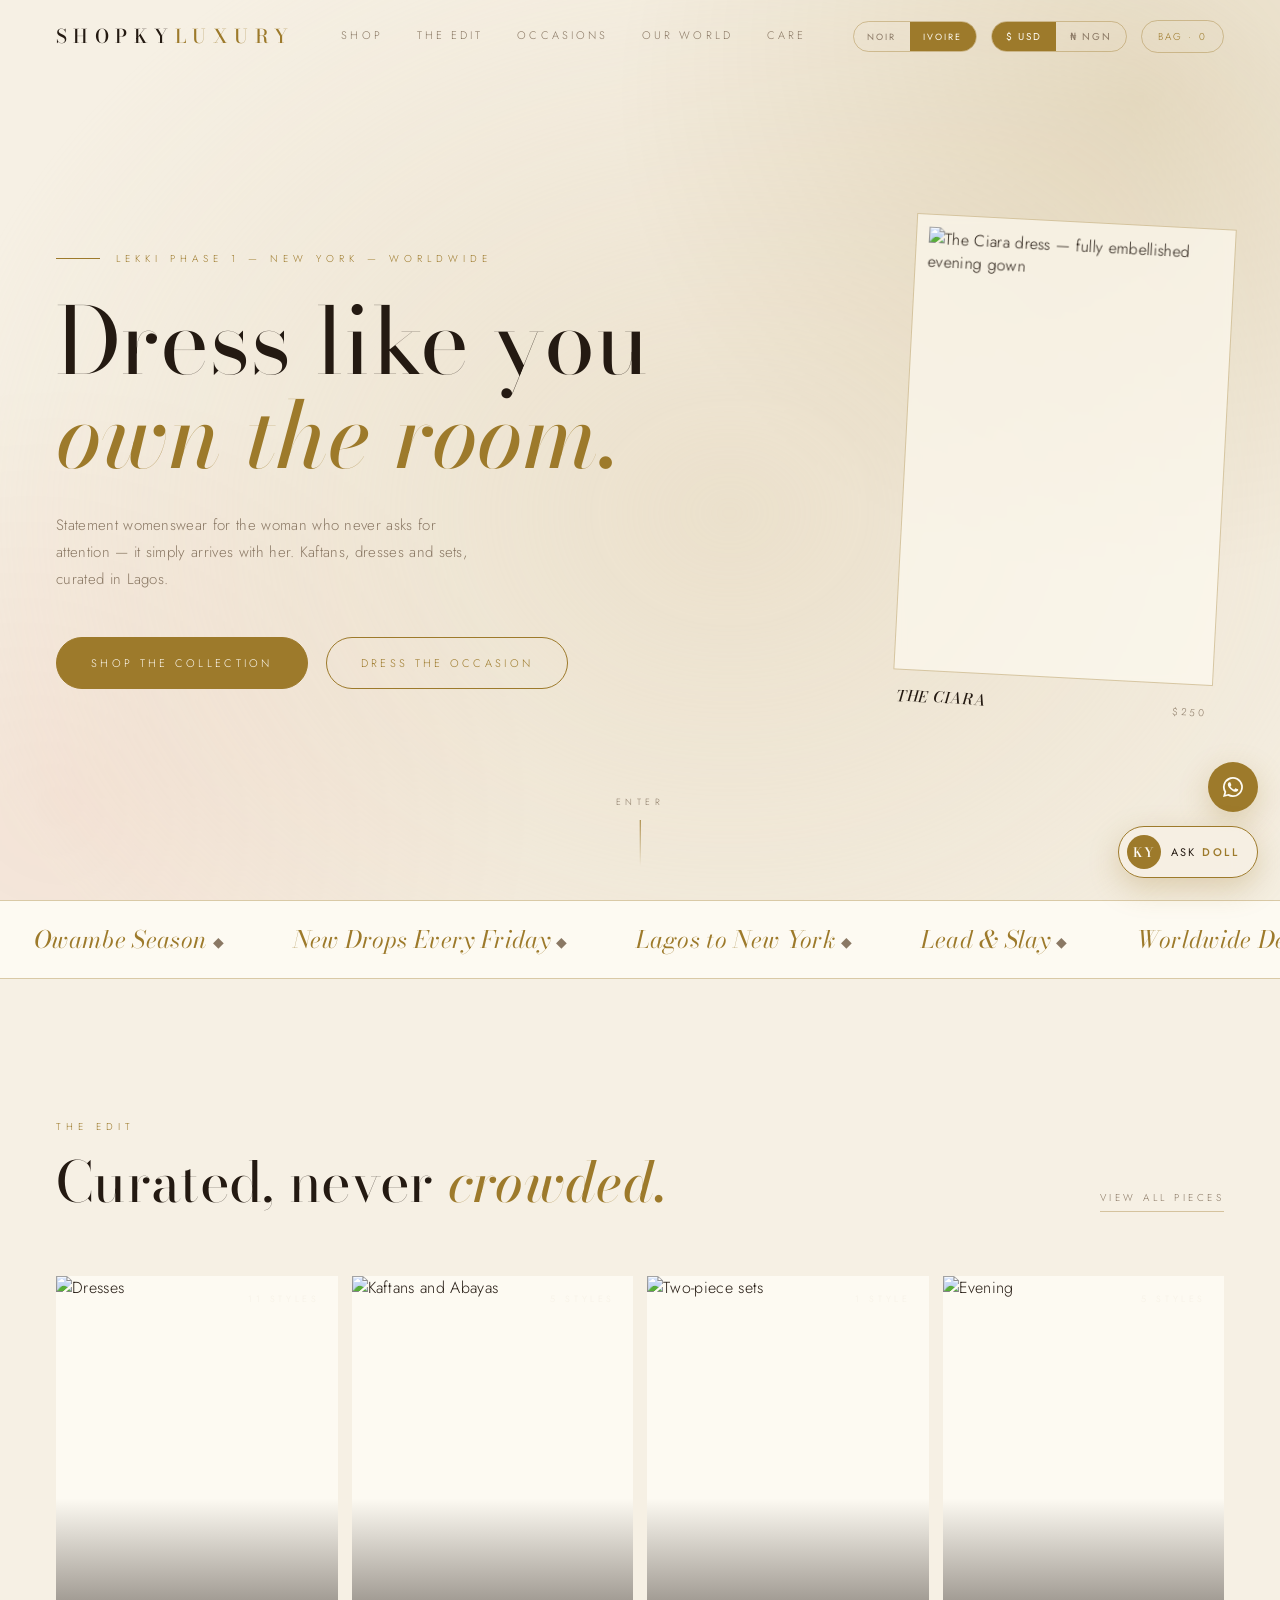
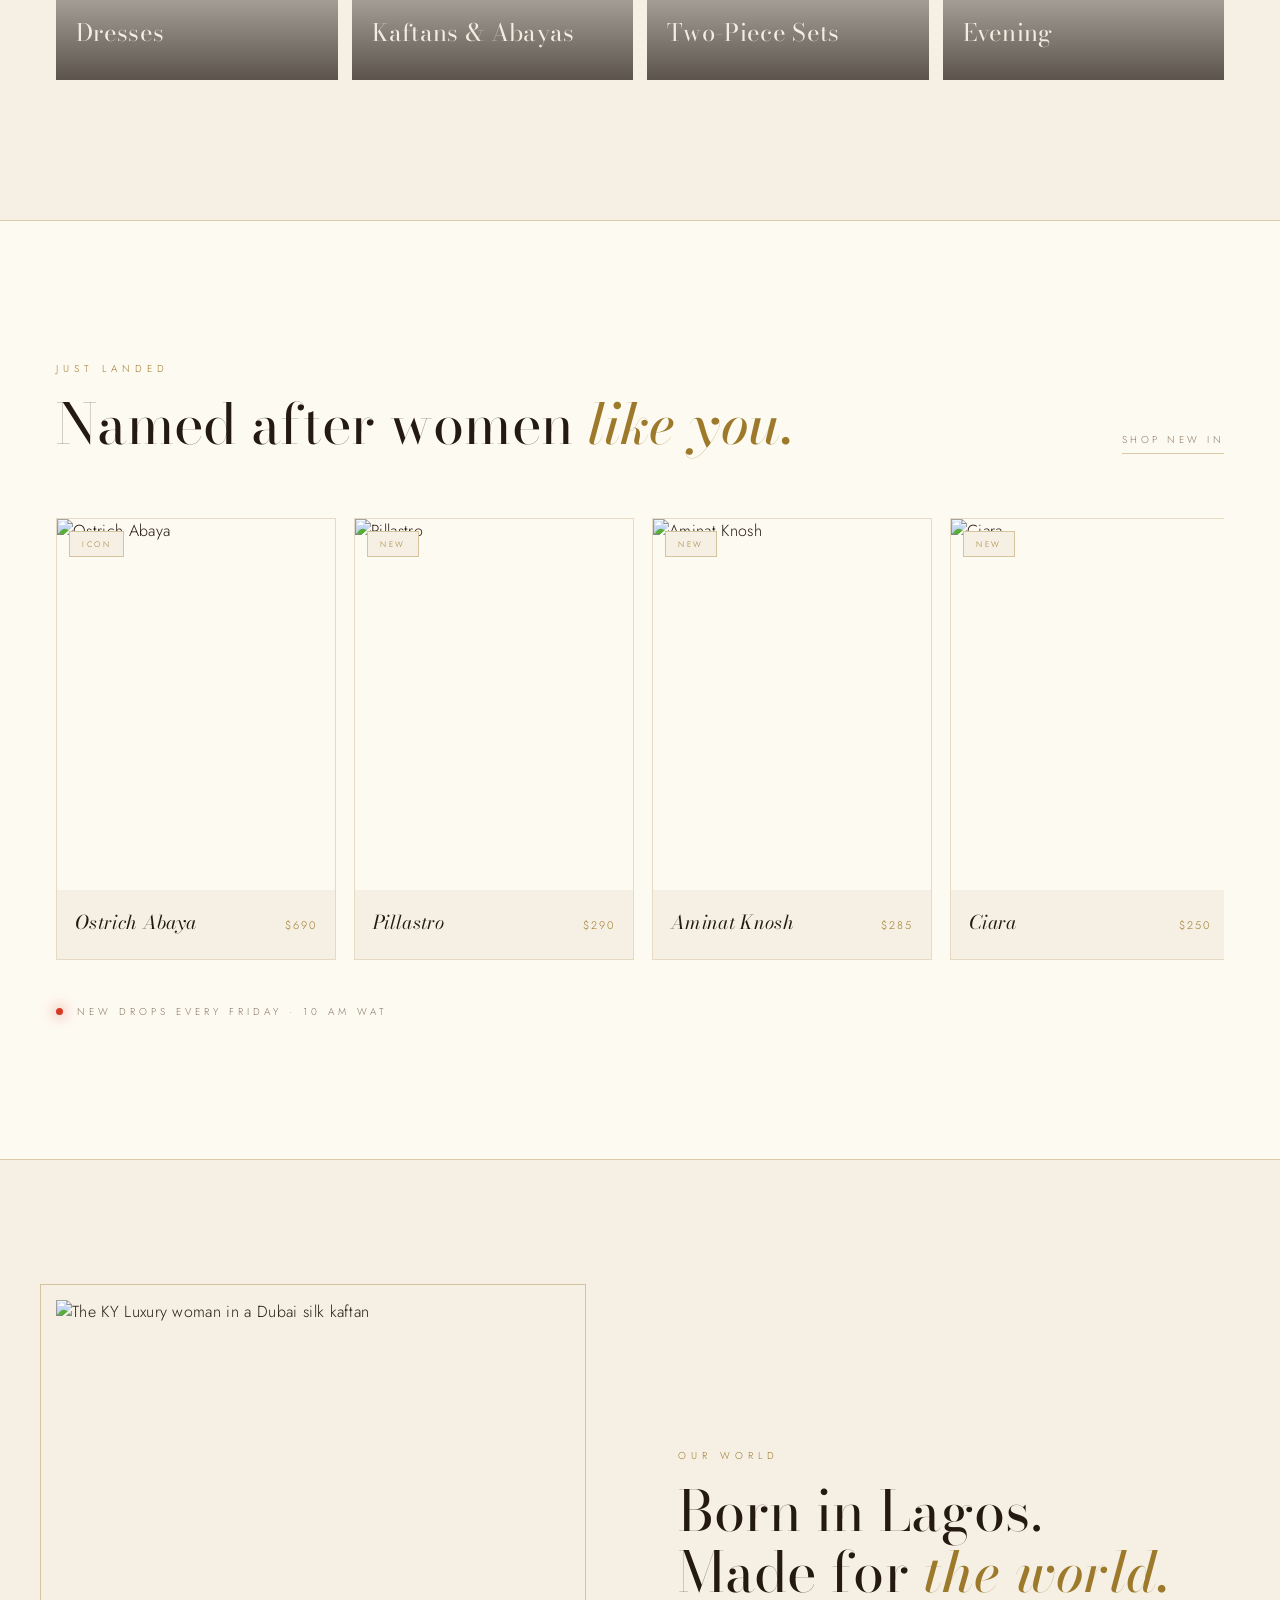
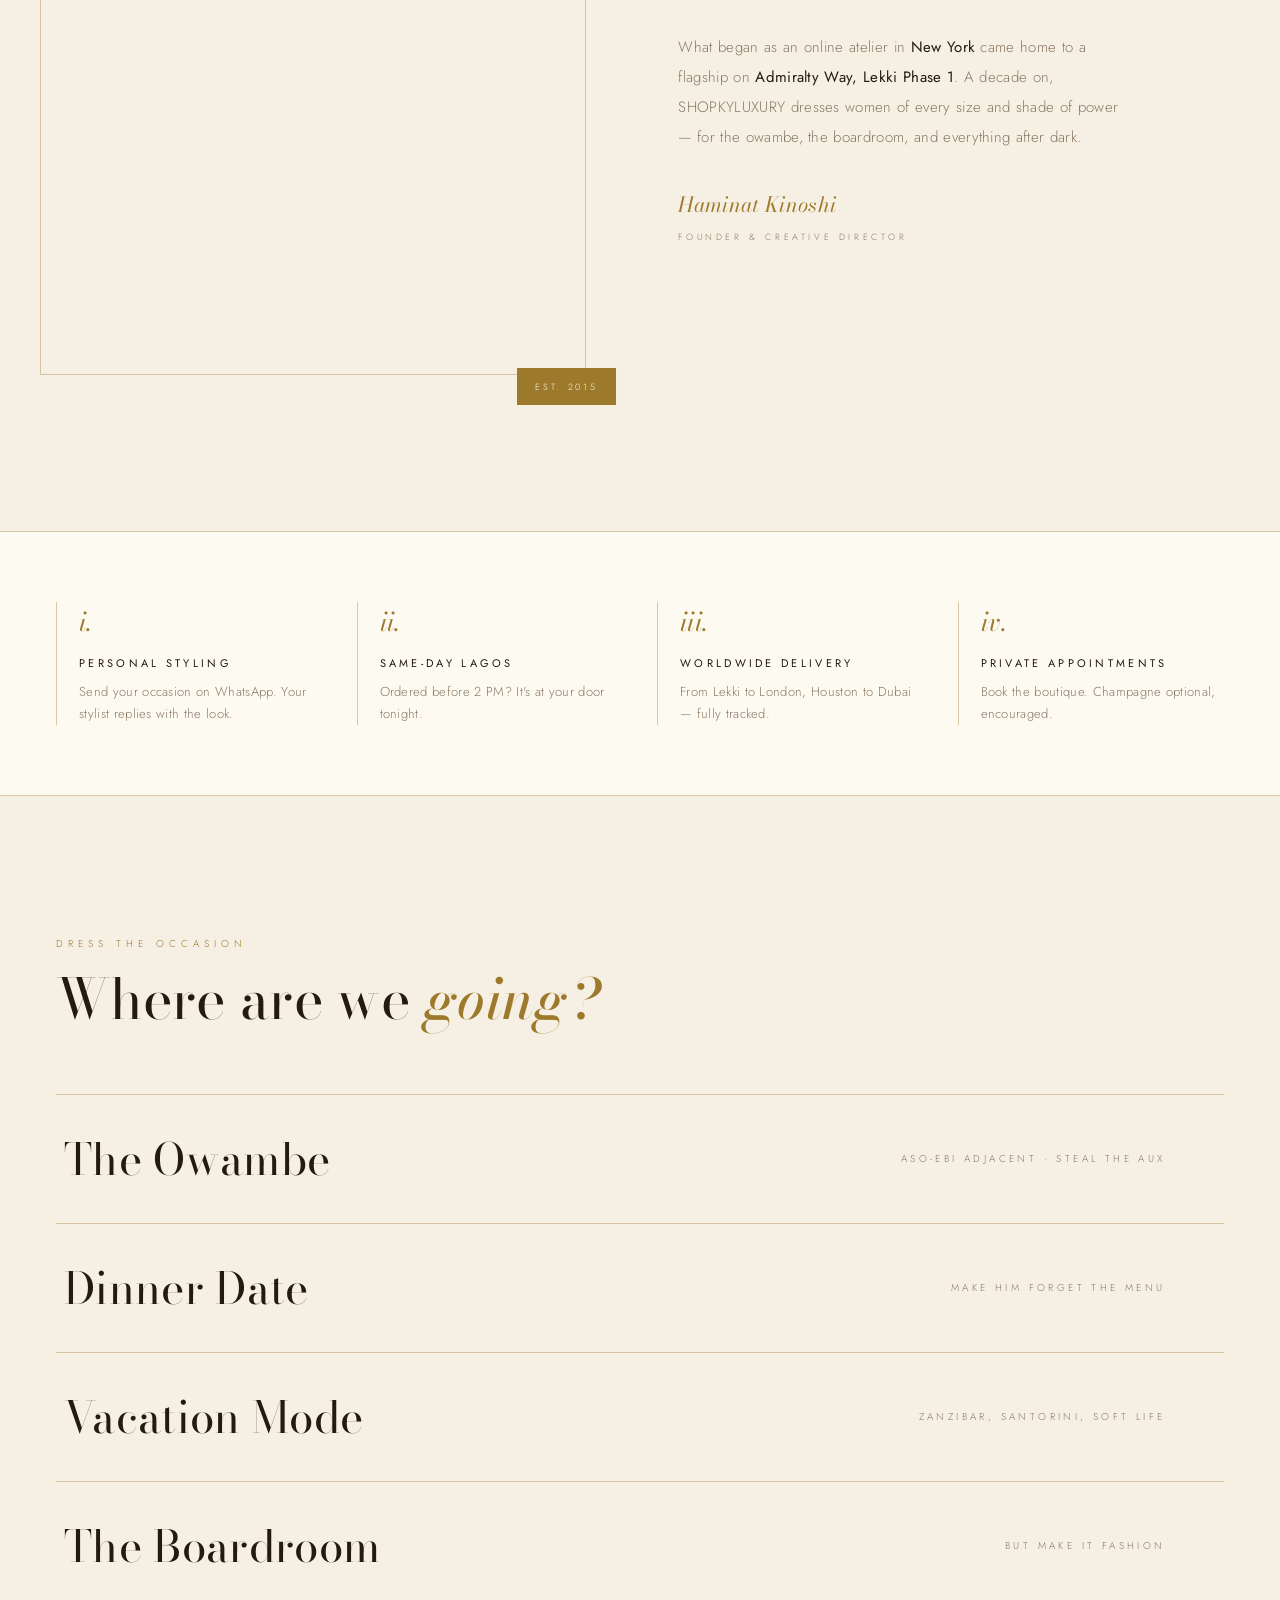
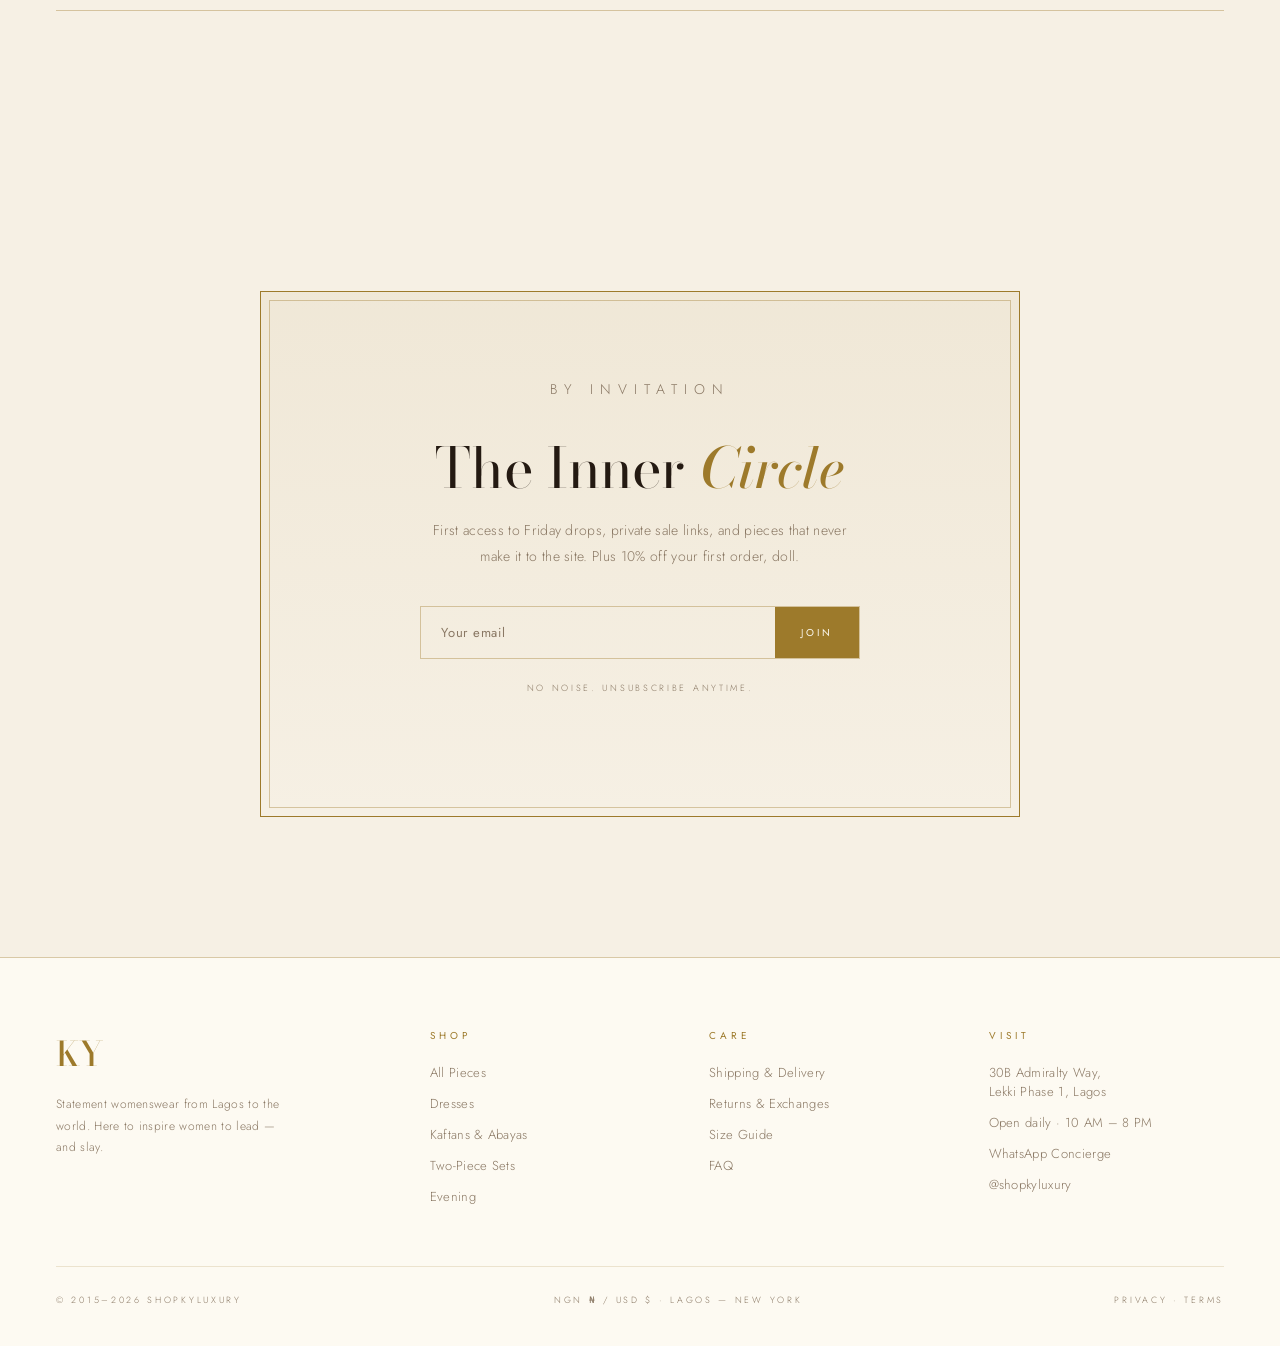
==== index.html @ 616da20f "feat: SHOPKYLUXURY storefront — catalog, shop, dynamic PDP, bag + WhatsApp checkout, Ask Doll AI con" ====
<!DOCTYPE html>
<html lang="en" data-theme="noir">
<head>
<meta charset="UTF-8" />
<meta name="viewport" content="width=device-width, initial-scale=1.0" />
<title>SHOPKYLUXURY — Dress Like You Own the Room</title>
<meta name="description" content="Statement womenswear from Lagos to the world. Kaftans, dresses and two-piece sets — curated in Lekki Phase 1, delivered worldwide. New drops every Friday." />
<link rel="canonical" href="https://shopkyluxury.com/" />
<meta property="og:type" content="website" />
<meta property="og:site_name" content="SHOPKYLUXURY" />
<meta property="og:title" content="SHOPKYLUXURY — Dress Like You Own the Room" />
<meta property="og:description" content="Statement womenswear from Lagos to the world. New drops every Friday." />
<meta property="og:image" content="https://shopkyluxury.com/wp-content/uploads/2026/05/IMG-20260530-WA0016.jpg" />
<meta property="og:url" content="https://shopkyluxury.com/" />
<meta name="twitter:card" content="summary_large_image" />
<meta name="theme-color" content="#15100c" />
<link rel="icon" href="assets/img/favicon.svg" type="image/svg+xml" />
<link rel="preconnect" href="https://fonts.googleapis.com">
<link rel="preconnect" href="https://fonts.gstatic.com" crossorigin>
<link rel="preconnect" href="https://shopkyluxury.com" crossorigin>
<link href="https://fonts.googleapis.com/css2?family=Bodoni+Moda:ital,opsz,wght@0,6..96,400;0,6..96,500;0,6..96,600;1,6..96,400;1,6..96,500&family=Jost:wght@300;400;500&display=swap" rel="stylesheet">
<link rel="stylesheet" href="assets/css/tokens.css?v=4">
<link rel="stylesheet" href="assets/css/main.css?v=4">
<script src="assets/js/theme.js?v=4"></script>
<script type="application/ld+json">
{
  "@context": "https://schema.org",
  "@type": "ClothingStore",
  "name": "SHOPKYLUXURY",
  "description": "Statement womenswear from Lagos to the world.",
  "image": "https://shopkyluxury.com/wp-content/uploads/2026/05/IMG-20260530-WA0016.jpg",
  "url": "https://shopkyluxury.com/",
  "telephone": "+2348180305391",
  "email": "hello@shopkyluxury.com",
  "address": {
    "@type": "PostalAddress",
    "streetAddress": "30B Admiralty Way, Lekki Phase 1",
    "addressLocality": "Lagos",
    "addressCountry": "NG"
  },
  "openingHours": "Mo-Su 10:00-20:00",
  "sameAs": ["https://instagram.com/shopkyluxury"]
}
</script>
</head>
<body>

<!-- PRELOADER -->
<div id="loader" aria-hidden="true">
  <svg viewBox="0 0 240 140"><text x="50%" y="105" text-anchor="middle">KY</text></svg>
  <div class="lw">Shopkyluxury · Lagos — New York</div>
</div>

<!-- NAV -->
<nav>
  <button class="nav-toggle" aria-label="Open menu" aria-expanded="false"><span></span><span></span><span></span></button>
  <a class="wordmark" href="index.html">SHOPKY<span>LUXURY</span></a>
  <div class="nav-links">
    <a href="shop.html">Shop</a>
    <a href="#edit">The Edit</a>
    <a href="#occasions">Occasions</a>
    <a href="#woman">Our World</a>
    <a href="care.html">Care</a>
  </div>
  <div class="nav-right">
    <button class="theme-switch" aria-label="Switch between dark and light theme">
      <span data-theme="noir" class="on">Noir</span><span data-theme="ivoire">Ivoire</span>
    </button>
    <div class="cur-toggle" role="group" aria-label="Currency">
      <button class="on" data-cur="usd">$ USD</button>
      <button data-cur="ngn">₦ NGN</button>
    </div>
    <a class="bag" href="#" data-open-bag aria-label="Open bag">Bag · <span data-bag-count>0</span></a>
  </div>
</nav>

<!-- MOBILE MENU -->
<div class="mobile-menu" hidden>
  <a href="shop.html">Shop All</a>
  <a href="shop.html?cat=dresses">Dresses</a>
  <a href="shop.html?cat=kaftans">Kaftans &amp; Abayas</a>
  <a href="shop.html?cat=sets">Two-Piece Sets</a>
  <a href="#occasions">Occasions</a>
  <a href="#woman">Our World</a>
  <a href="care.html">Care &amp; Concierge</a>
</div>

<!-- HERO -->
<header class="hero">
  <div class="silk" aria-hidden="true"></div>
  <div class="hero-grid">
    <div>
      <p class="eyebrow">Lekki Phase 1 — New York — Worldwide</p>
      <h1>Dress like you<br><em>own the room.</em></h1>
      <p class="hero-sub">Statement womenswear for the woman who never asks for attention — it simply arrives with her. Kaftans, dresses and sets, curated in Lagos.</p>
      <div class="hero-ctas">
        <a class="btn solid" href="shop.html">Shop the Collection</a>
        <a class="btn" href="#occasions">Dress the Occasion</a>
      </div>
    </div>
    <figure class="hero-card">
      <div class="frame">
        <img src="https://shopkyluxury.com/wp-content/uploads/2026/05/IMG-20260530-WA0016-600x901.jpg"
             srcset="https://shopkyluxury.com/wp-content/uploads/2026/05/IMG-20260530-WA0016-300x451.jpg 300w, https://shopkyluxury.com/wp-content/uploads/2026/05/IMG-20260530-WA0016-600x901.jpg 600w, https://shopkyluxury.com/wp-content/uploads/2026/05/IMG-20260530-WA0016-768x1154.jpg 768w"
             sizes="(max-width:900px) 280px, 320px"
             alt="The Ciara dress — fully embellished evening gown" fetchpriority="high">
      </div>
      <figcaption><b>The Ciara</b><a href="product.html?id=ciara-dress" data-price="250">$250</a></figcaption>
    </figure>
  </div>
  <a class="scroll-cue" href="#edit">Enter</a>
</header>

<!-- MARQUEE -->
<div class="marquee" aria-hidden="true">
  <div class="track" id="track">
    <span>Owambe Season <i>◆</i></span><span>New Drops Every Friday <i>◆</i></span><span>Lagos to New York <i>◆</i></span><span>Lead &amp; Slay <i>◆</i></span><span>Worldwide Delivery <i>◆</i></span>
  </div>
</div>

<!-- THE EDIT -->
<section id="edit">
  <div class="shell">
    <div class="sec-head reveal">
      <div>
        <p class="kicker">The Edit</p>
        <h2>Curated, never <em>crowded.</em></h2>
      </div>
      <a class="sec-link" href="shop.html">View all pieces</a>
    </div>
    <div class="edit-grid">
      <a class="tile reveal" href="shop.html?cat=dresses">
        <img src="https://shopkyluxury.com/wp-content/uploads/2026/05/IMG-20260530-WA0016-600x901.jpg" srcset="https://shopkyluxury.com/wp-content/uploads/2026/05/IMG-20260530-WA0016-300x451.jpg 300w, https://shopkyluxury.com/wp-content/uploads/2026/05/IMG-20260530-WA0016-600x901.jpg 600w" sizes="(max-width:900px) 50vw, 300px" alt="Dresses" loading="lazy">
        <span class="num" data-cat-count="dresses">styles</span><span class="lbl">Dresses</span>
      </a>
      <a class="tile reveal" href="shop.html?cat=kaftans" style="transition-delay:.08s">
        <img src="https://shopkyluxury.com/wp-content/uploads/2026/05/1000865587-600x823.jpg" srcset="https://shopkyluxury.com/wp-content/uploads/2026/05/1000865587-300x411.jpg 300w, https://shopkyluxury.com/wp-content/uploads/2026/05/1000865587-600x823.jpg 600w" sizes="(max-width:900px) 50vw, 300px" alt="Kaftans and Abayas" loading="lazy">
        <span class="num" data-cat-count="kaftans">styles</span><span class="lbl">Kaftans &amp; Abayas</span>
      </a>
      <a class="tile reveal" href="shop.html?cat=sets" style="transition-delay:.16s">
        <img src="https://shopkyluxury.com/wp-content/uploads/2026/05/1000669112-600x600.jpg" srcset="https://shopkyluxury.com/wp-content/uploads/2026/05/1000669112-300x300.jpg 300w, https://shopkyluxury.com/wp-content/uploads/2026/05/1000669112-600x600.jpg 600w" sizes="(max-width:900px) 50vw, 300px" alt="Two-piece sets" loading="lazy">
        <span class="num" data-cat-count="sets">styles</span><span class="lbl">Two-Piece Sets</span>
      </a>
      <a class="tile reveal" href="shop.html?cat=evening" style="transition-delay:.24s">
        <img src="https://shopkyluxury.com/wp-content/uploads/2026/05/IMG-20260530-WA0026-600x901.jpg" srcset="https://shopkyluxury.com/wp-content/uploads/2026/05/IMG-20260530-WA0026-300x451.jpg 300w, https://shopkyluxury.com/wp-content/uploads/2026/05/IMG-20260530-WA0026-600x901.jpg 600w" sizes="(max-width:900px) 50vw, 300px" alt="Evening" loading="lazy">
        <span class="num" data-cat-count="evening">styles</span><span class="lbl">Evening</span>
      </a>
    </div>
  </div>
</section>

<!-- JUST LANDED -->
<section class="alt" id="landed">
  <div class="shell">
    <div class="sec-head reveal">
      <div>
        <p class="kicker">Just Landed</p>
        <h2>Named after women <em>like you.</em></h2>
      </div>
      <a class="sec-link" href="shop.html">Shop new in</a>
    </div>
    <div class="rail reveal" id="newRail"></div>
    <p class="drop-note">New drops every Friday · 10 AM WAT</p>
  </div>
</section>

<!-- THE KY WOMAN -->
<section class="woman" id="woman">
  <div class="shell">
    <figure class="portrait reveal">
      <img src="https://shopkyluxury.com/wp-content/uploads/2026/05/IMG-20260531-WA0098-600x1066.jpg" srcset="https://shopkyluxury.com/wp-content/uploads/2026/05/IMG-20260531-WA0098-300x533.jpg 300w, https://shopkyluxury.com/wp-content/uploads/2026/05/IMG-20260531-WA0098-600x1066.jpg 600w, https://shopkyluxury.com/wp-content/uploads/2026/05/IMG-20260531-WA0098-768x1365.jpg 768w" sizes="(max-width:900px) 100vw, 600px" alt="The KY Luxury woman in a Dubai silk kaftan" loading="lazy">
      <figcaption class="stamp">Est. 2015</figcaption>
    </figure>
    <div class="reveal" style="transition-delay:.12s">
      <p class="kicker">Our World</p>
      <h2>Born in Lagos.<br>Made for <em>the world.</em></h2>
      <p class="story">What began as an online atelier in <b>New York</b> came home to a flagship on <b>Admiralty Way, Lekki Phase 1</b>. A decade on, SHOPKYLUXURY dresses women of every size and shade of power — for the owambe, the boardroom, and everything after dark.</p>
      <p class="sig">Haminat Kinoshi<small>Founder &amp; Creative Director</small></p>
    </div>
  </div>
</section>

<!-- CONCIERGE -->
<section class="concierge alt">
  <div class="shell conc-grid">
    <a class="conc reveal" href="https://wa.me/2348180305391" target="_blank" rel="noopener"><div class="ic">i.</div><h3>Personal Styling</h3><p>Send your occasion on WhatsApp. Your stylist replies with the look.</p></a>
    <div class="conc reveal" style="transition-delay:.08s"><div class="ic">ii.</div><h3>Same-Day Lagos</h3><p>Ordered before 2 PM? It's at your door tonight.</p></div>
    <div class="conc reveal" style="transition-delay:.16s"><div class="ic">iii.</div><h3>Worldwide Delivery</h3><p>From Lekki to London, Houston to Dubai — fully tracked.</p></div>
    <a class="conc reveal" href="care.html#visit" style="transition-delay:.24s"><div class="ic">iv.</div><h3>Private Appointments</h3><p>Book the boutique. Champagne optional, encouraged.</p></a>
  </div>
</section>

<!-- OCCASIONS -->
<section id="occasions">
  <div class="shell">
    <div class="sec-head reveal">
      <div>
        <p class="kicker">Dress the Occasion</p>
        <h2>Where are we <em>going?</em></h2>
      </div>
    </div>
    <div class="occ-wrap reveal">
      <a class="occ" href="shop.html?occasion=owambe"><span class="t">The Owambe</span><span class="occ-right"><span class="d">Aso-ebi adjacent · Steal the aux</span><span class="arr">→</span></span></a>
      <a class="occ" href="shop.html?occasion=dinner"><span class="t">Dinner Date</span><span class="occ-right"><span class="d">Make him forget the menu</span><span class="arr">→</span></span></a>
      <a class="occ" href="shop.html?occasion=vacation"><span class="t">Vacation Mode</span><span class="occ-right"><span class="d">Zanzibar, Santorini, soft life</span><span class="arr">→</span></span></a>
      <a class="occ" href="shop.html?occasion=boardroom"><span class="t">The Boardroom</span><span class="occ-right"><span class="d">But make it fashion</span><span class="arr">→</span></span></a>
    </div>
  </div>
</section>

<!-- INNER CIRCLE -->
<section class="vip">
  <div class="shell">
    <div class="invite reveal">
      <p class="kicker">By Invitation</p>
      <h2>The Inner <em>Circle</em></h2>
      <p>First access to Friday drops, private sale links, and pieces that never make it to the site. Plus 10% off your first order, doll.</p>
      <form>
        <input type="email" placeholder="Your email" aria-label="Email address" required>
        <button type="submit">Join</button>
      </form>
      <p class="fine">No noise. Unsubscribe anytime.</p>
    </div>
  </div>
</section>

<!-- FOOTER -->
<footer>
  <div class="f-grid">
    <div>
      <div class="f-mono">KY</div>
      <p class="f-tag">Statement womenswear from Lagos to the world. Here to inspire women to lead — and slay.</p>
    </div>
    <div>
      <h4>Shop</h4>
      <ul><li><a href="shop.html">All Pieces</a></li><li><a href="shop.html?cat=dresses">Dresses</a></li><li><a href="shop.html?cat=kaftans">Kaftans &amp; Abayas</a></li><li><a href="shop.html?cat=sets">Two-Piece Sets</a></li><li><a href="shop.html?cat=evening">Evening</a></li></ul>
    </div>
    <div>
      <h4>Care</h4>
      <ul><li><a href="care.html#shipping">Shipping &amp; Delivery</a></li><li><a href="care.html#returns">Returns &amp; Exchanges</a></li><li><a href="care.html#sizing">Size Guide</a></li><li><a href="care.html#faq">FAQ</a></li></ul>
    </div>
    <div>
      <h4>Visit</h4>
      <ul>
        <li>30B Admiralty Way,<br>Lekki Phase 1, Lagos</li>
        <li>Open daily · 10 AM – 8 PM</li>
        <li><a href="https://wa.me/2348180305391" target="_blank" rel="noopener">WhatsApp Concierge</a></li>
        <li><a href="https://instagram.com/shopkyluxury" target="_blank" rel="noopener">@shopkyluxury</a></li>
      </ul>
    </div>
  </div>
  <div class="f-bottom">
    <span>© 2015–2026 Shopkyluxury</span>
    <span>NGN ₦ / USD $ · Lagos — New York</span>
    <span><a href="legal.html#privacy">Privacy</a> · <a href="legal.html#terms">Terms</a></span>
  </div>
</footer>

<!-- WHATSAPP -->
<a class="wa" href="https://wa.me/2348180305391" target="_blank" rel="noopener" aria-label="Chat with us on WhatsApp">
  <svg viewBox="0 0 24 24" fill="currentColor"><path d="M12 2a10 10 0 0 0-8.6 15.1L2 22l5-1.3A10 10 0 1 0 12 2zm0 18.2a8.2 8.2 0 0 1-4.2-1.1l-.3-.2-3 .8.8-2.9-.2-.3A8.2 8.2 0 1 1 12 20.2zm4.5-6.1c-.2-.1-1.5-.7-1.7-.8s-.4-.1-.6.1-.7.8-.8 1-.3.2-.5.1a6.7 6.7 0 0 1-2-1.2 7.4 7.4 0 0 1-1.4-1.7c-.1-.2 0-.4.1-.5l.4-.4c.1-.2.2-.3.3-.5s0-.4 0-.5-.6-1.5-.8-2-.4-.5-.6-.5h-.5a1 1 0 0 0-.7.3 2.9 2.9 0 0 0-.9 2.1 5 5 0 0 0 1 2.7 11.4 11.4 0 0 0 4.4 3.9 14.6 14.6 0 0 0 1.5.5 3.5 3.5 0 0 0 1.6.1 2.7 2.7 0 0 0 1.7-1.2 2.1 2.1 0 0 0 .2-1.2c-.1-.1-.3-.2-.5-.3z"/></svg>
</a>

<script src="assets/js/products.js?v=4"></script>
<script src="assets/js/cart.js?v=4"></script>
<script src="assets/js/home.js?v=4"></script>
<script src="assets/js/doll.js?v=4"></script>
<script src="assets/js/main.js?v=4"></script>
</body>
</html>
---- assets/css/tokens.css ----
/* ============================================================
   SHOPKYLUXURY — DESIGN TOKENS
   Two curated themes: "noir" (dark, default) and "ivoire" (light).
   Every component reads ONLY these semantic tokens.
   Never hardcode a color in main.css or HTML.
   ============================================================ */

:root{
  /* type */
  --serif:'Bodoni Moda', serif;
  --sans:'Jost', sans-serif;

  /* spacing & rhythm */
  --pad-x:clamp(18px, 5vw, 56px);
  --sec-y:clamp(80px, 11vw, 140px);
  --shell:1280px;

  /* motion */
  --ease:cubic-bezier(.2,.7,.2,1);
  --slow:.9s;
}

/* ---------- NOIR (default) — espresso night, champagne gold ---------- */
:root,
:root[data-theme="noir"]{
  color-scheme:dark;

  --bg:#15100c;            /* page base */
  --bg-elev:#1e1712;       /* raised panels / alt sections */
  --ink:#f3ece1;           /* primary text */
  --muted:#9b8c7a;         /* secondary text */
  --accent:#c9a24b;        /* champagne gold */
  --accent-ink:#15100c;    /* text sitting ON accent */
  --hot:#e8442e;           /* the one coral moment (pulse dot) */

  --line:rgba(201,162,75,.28);
  --line-faint:rgba(201,162,75,.14);
  --tint:rgba(201,162,75,.07);        /* accent wash backgrounds */
  --nav-bg:rgba(21,16,12,.88);
  --card-glass:rgba(30,23,18,.6);

  /* hero silk gradient stops */
  --silk-a:rgba(201,162,75,.20);
  --silk-b:rgba(232,68,46,.10);
  --silk-c:rgba(64,46,30,.5);

  --photo-shade:rgba(21,16,12,.82);   /* gradient over imagery */
  --shadow-accent:0 10px 30px rgba(201,162,75,.35);
}

/* ---------- IVOIRE — daylight boutique, espresso ink, deep gold ---------- */
:root[data-theme="ivoire"]{
  color-scheme:light;

  --bg:#f6f0e4;
  --bg-elev:#fdfaf2;
  --ink:#241a12;
  --muted:#8a7864;
  --accent:#9d7a2b;        /* deepened gold for light-mode contrast */
  --accent-ink:#fdfaf2;
  --hot:#d63a25;

  --line:rgba(157,122,43,.38);
  --line-faint:rgba(157,122,43,.18);
  --tint:rgba(157,122,43,.07);
  --nav-bg:rgba(246,240,228,.88);
  --card-glass:rgba(253,250,242,.65);

  --silk-a:rgba(157,122,43,.18);
  --silk-b:rgba(214,58,37,.07);
  --silk-c:rgba(228,214,188,.6);

  --photo-shade:rgba(36,26,18,.74);   /* overlays on photos stay dark for legibility */
  --shadow-accent:0 10px 30px rgba(157,122,43,.28);
}

/* smooth theme cross-fade */
html.theming, html.theming *{
  transition:background-color .5s ease, color .5s ease, border-color .5s ease !important;
}
---- assets/css/main.css ----
/* ============================================================
   SHOPKYLUXURY — MAIN STYLES
   Layers: base → nav → hero → shared sections → PDP → footer.
   All colors come from tokens.css. No raw hex below this line.
   ============================================================ */

/* ---------- BASE ---------- */
*{margin:0;padding:0;box-sizing:border-box}
/* The `hidden` attribute must win over component display rules
   (e.g. .mobile-menu/.bag-drawer set display:flex). Without this,
   a hidden overlay stays in the layer and silently eats clicks. */
[hidden]{display:none!important}
html{scroll-behavior:smooth}
body{
  background:var(--bg);color:var(--ink);
  font-family:var(--sans);font-weight:300;letter-spacing:.02em;
  -webkit-font-smoothing:antialiased;overflow-x:hidden;
}
a{color:inherit;text-decoration:none}
img{display:block;max-width:100%}
button{font-family:var(--sans);cursor:pointer}
::selection{background:var(--accent);color:var(--accent-ink)}

.shell{max-width:var(--shell);margin:0 auto}
section{padding:var(--sec-y) var(--pad-x)}
section[id],header[id]{scroll-margin-top:84px}
.alt{background:var(--bg-elev);border-top:1px solid var(--line);border-bottom:1px solid var(--line)}

.kicker{font-size:10px;letter-spacing:.5em;text-transform:uppercase;color:var(--accent);margin-bottom:18px}
h1{font-family:var(--serif);font-weight:400;font-size:clamp(44px,7.2vw,104px);line-height:1.02}
h2{font-family:var(--serif);font-weight:400;font-size:clamp(30px,4.4vw,56px);line-height:1.08}
h1 em,h2 em{font-style:italic;color:var(--accent);font-weight:500}
.sec-head{display:flex;align-items:flex-end;justify-content:space-between;gap:24px;margin-bottom:clamp(40px,6vw,64px)}
.sec-link{font-size:10px;letter-spacing:.35em;text-transform:uppercase;color:var(--muted);border-bottom:1px solid var(--line);padding-bottom:6px;white-space:nowrap}
.sec-link:hover{color:var(--accent)}

.btn{
  display:inline-flex;align-items:center;justify-content:center;gap:12px;
  font-size:11px;letter-spacing:.3em;text-transform:uppercase;
  padding:17px 34px;border:1px solid var(--accent);border-radius:999px;
  color:var(--accent);background:transparent;transition:all .35s ease;
}
.btn.solid{background:var(--accent);color:var(--accent-ink)}
.btn:hover{background:var(--ink);border-color:var(--ink);color:var(--bg);transform:translateY(-2px)}
.btn.wide{width:100%;display:flex;padding:18px}

/* reveal on scroll */
.reveal{opacity:0;transform:translateY(28px);transition:opacity var(--slow) ease,transform var(--slow) ease}
.reveal.in{opacity:1;transform:none}

/* ---------- PRELOADER ---------- */
#loader{
  position:fixed;inset:0;z-index:100;background:var(--bg);
  display:flex;align-items:center;justify-content:center;
  transition:opacity .9s ease,visibility .9s ease;
}
#loader.gone{opacity:0;visibility:hidden}
#loader svg{width:min(42vw,220px);overflow:visible}
#loader text{
  font-family:var(--serif);font-size:120px;font-weight:500;
  fill:transparent;stroke:var(--accent);stroke-width:1.2;
  stroke-dasharray:600;stroke-dashoffset:600;animation:draw 1.6s ease forwards;
}
@keyframes draw{to{stroke-dashoffset:0;fill:var(--tint)}}
#loader .lw{
  position:absolute;bottom:18vh;font-size:10px;letter-spacing:.55em;
  color:var(--muted);text-transform:uppercase;animation:fadeUp 1s .5s both;
}
@keyframes fadeUp{from{opacity:0;transform:translateY(8px)}to{opacity:1;transform:none}}

/* ---------- NAV ---------- */
nav{
  position:fixed;top:0;left:0;right:0;z-index:50;
  display:flex;align-items:center;justify-content:space-between;
  padding:20px var(--pad-x);
  border-bottom:1px solid transparent;
  transition:background .4s ease,border .4s ease,padding .4s ease;
}
nav.scrolled,nav.fixed{
  background:var(--nav-bg);backdrop-filter:blur(14px);
  border-bottom:1px solid var(--line);padding:14px var(--pad-x);
}
.wordmark{font-family:var(--serif);font-size:clamp(15px,2vw,19px);letter-spacing:.34em;font-weight:500}
.wordmark span{color:var(--accent)}
.nav-links{display:flex;gap:34px;font-size:11px;letter-spacing:.28em;text-transform:uppercase}
.nav-links a{position:relative;padding-bottom:4px;color:var(--muted)}
.nav-links a::after{content:'';position:absolute;left:0;bottom:0;width:0;height:1px;background:var(--accent);transition:width .35s ease}
.nav-links a:hover{color:var(--ink)}
.nav-links a:hover::after{width:100%}
.nav-right{display:flex;align-items:center;gap:14px;font-size:10px;letter-spacing:.22em;text-transform:uppercase}
.bag{border:1px solid var(--line);padding:8px 16px;border-radius:999px;color:var(--accent)}
@media(max-width:860px){.nav-links{display:none}}

/* theme switch — "Noir ◐ Ivoire" */
.theme-switch{
  display:flex;align-items:center;gap:0;border:1px solid var(--line);border-radius:999px;
  background:transparent;color:var(--muted);overflow:hidden;
}
.theme-switch span{padding:8px 13px;font-size:9px;letter-spacing:.24em;text-transform:uppercase;transition:all .3s ease}
.theme-switch span.on{background:var(--accent);color:var(--accent-ink)}
.theme-switch:hover{border-color:var(--accent)}

/* currency toggle (PDP) */
.cur-toggle{display:flex;border:1px solid var(--line);border-radius:999px;overflow:hidden}
.cur-toggle button{background:transparent;border:0;color:var(--muted);font-size:10px;letter-spacing:.18em;padding:7px 14px;transition:all .3s ease}
.cur-toggle button.on{background:var(--accent);color:var(--accent-ink)}

/* ---------- HERO ---------- */
.hero{position:relative;min-height:100svh;display:flex;align-items:center;padding:120px var(--pad-x) 80px;overflow:hidden}
.silk{
  position:absolute;inset:-20%;filter:blur(2px);
  background:
    radial-gradient(42% 55% at 78% 22%, var(--silk-a), transparent 70%),
    radial-gradient(38% 48% at 18% 78%, var(--silk-b), transparent 70%),
    radial-gradient(60% 70% at 55% 55%, var(--silk-c), transparent 75%);
  animation:silk 18s ease-in-out infinite alternate;
}
@keyframes silk{from{transform:translate(0,0) scale(1)}to{transform:translate(-3%,2%) scale(1.06)}}
.hero-grid{position:relative;z-index:2;width:100%;max-width:var(--shell);margin:0 auto;display:grid;grid-template-columns:1.4fr .9fr;gap:48px;align-items:center}
.eyebrow{font-size:10px;letter-spacing:.5em;text-transform:uppercase;color:var(--accent);margin-bottom:28px;display:flex;align-items:center;gap:16px}
.eyebrow::before{content:'';width:44px;height:1px;background:var(--accent)}
.hero-sub{margin-top:30px;max-width:420px;color:var(--muted);font-size:15px;line-height:1.8}
.hero-ctas{margin-top:44px;display:flex;gap:18px;flex-wrap:wrap}
.hero-card{position:relative;justify-self:end;width:min(320px,80%);transform:rotate(3deg);animation:floaty 7s ease-in-out infinite}
@keyframes floaty{0%,100%{transform:rotate(3deg) translateY(0)}50%{transform:rotate(3deg) translateY(-12px)}}
.hero-card .frame{border:1px solid var(--line);padding:12px;background:var(--card-glass);backdrop-filter:blur(6px)}
.hero-card img{width:100%;aspect-ratio:3/4.4;object-fit:cover}
.hero-card figcaption{display:flex;justify-content:space-between;align-items:baseline;padding:14px 4px 4px;font-size:10px;letter-spacing:.3em;text-transform:uppercase;color:var(--muted)}
.hero-card figcaption b{font-family:var(--serif);font-size:15px;letter-spacing:.06em;color:var(--ink);font-weight:500;font-style:italic}
.scroll-cue{position:absolute;bottom:34px;left:50%;transform:translateX(-50%);font-size:9px;letter-spacing:.5em;text-transform:uppercase;color:var(--muted);display:flex;flex-direction:column;align-items:center;gap:12px;z-index:2}
.scroll-cue::after{content:'';width:1px;height:46px;background:linear-gradient(var(--accent),transparent);animation:drip 2.2s ease infinite}
@keyframes drip{0%{transform:scaleY(0);transform-origin:top}60%{transform:scaleY(1);transform-origin:top}100%{opacity:0}}
@media(max-width:900px){.hero-grid{grid-template-columns:1fr;gap:56px}.hero-card{justify-self:center;width:min(280px,78%)}}

/* ---------- MARQUEE ---------- */
.marquee{border-top:1px solid var(--line);border-bottom:1px solid var(--line);overflow:hidden;padding:20px 0;background:var(--bg-elev)}
.track{display:flex;width:max-content;animation:scrollx 30s linear infinite}
.track span{font-family:var(--serif);font-style:italic;font-size:clamp(16px,2.2vw,24px);color:var(--accent);padding:0 34px;white-space:nowrap}
.track span i{font-style:normal;color:var(--muted);font-size:.6em;vertical-align:middle}
@keyframes scrollx{to{transform:translateX(-50%)}}

/* ---------- THE EDIT ---------- */
.edit-grid{display:grid;grid-template-columns:repeat(4,1fr);gap:14px}
.tile{position:relative;overflow:hidden;aspect-ratio:3/4.3;background:var(--bg-elev)}
.tile img{width:100%;height:100%;object-fit:cover;transition:transform 1.2s var(--ease)}
.tile:hover img{transform:scale(1.07)}
.tile::after{content:'';position:absolute;inset:0;background:linear-gradient(to top,var(--photo-shade) 0%,transparent 45%)}
.tile .lbl{position:absolute;left:20px;bottom:20px;z-index:2;font-family:var(--serif);font-size:clamp(18px,1.9vw,24px);color:#f3ece1}
.tile .num{position:absolute;top:16px;right:18px;z-index:2;font-size:9px;letter-spacing:.4em;color:rgba(243,236,225,.65);text-transform:uppercase}
.tile .lbl::after{content:'';display:block;width:0;height:1px;background:var(--accent);margin-top:8px;transition:width .45s ease}
.tile:hover .lbl::after{width:58px}
@media(max-width:900px){.edit-grid{grid-template-columns:repeat(2,1fr)}}

/* ---------- PRODUCT RAILS & CARDS ---------- */
.rail{display:flex;gap:18px;overflow-x:auto;padding-bottom:18px;scroll-snap-type:x mandatory;scrollbar-width:none}
.rail::-webkit-scrollbar{display:none}
.card{flex:0 0 min(72vw,280px);scroll-snap-align:start;background:var(--bg);border:1px solid var(--line-faint);transition:border .35s ease,transform .35s ease}
.card:hover{border-color:var(--line);transform:translateY(-6px)}
.card .ph{position:relative;overflow:hidden;aspect-ratio:3/4;background:var(--bg-elev)}
.card img{width:100%;height:100%;object-fit:cover;transition:transform 1s ease}
.card:hover img{transform:scale(1.05)}
.card .tag{position:absolute;top:12px;left:12px;font-size:8px;letter-spacing:.32em;text-transform:uppercase;background:var(--bg);color:var(--accent);padding:6px 12px;border:1px solid var(--line)}
.card .meta{padding:18px 18px 22px;display:flex;justify-content:space-between;align-items:baseline}
.card .nm{font-family:var(--serif);font-style:italic;font-size:19px}
.card .pr{font-size:11px;letter-spacing:.18em;color:var(--accent)}
.drop-note{margin-top:26px;font-size:10px;letter-spacing:.4em;text-transform:uppercase;color:var(--muted);display:flex;align-items:center;gap:14px}
.drop-note::before{content:'';width:7px;height:7px;border-radius:50%;background:var(--hot);box-shadow:0 0 14px var(--hot);animation:pulse 2s infinite}
@keyframes pulse{50%{opacity:.4}}

/* ---------- THE KY WOMAN ---------- */
.woman .shell{display:grid;grid-template-columns:1fr 1fr;gap:clamp(40px,6vw,90px);align-items:center}
.portrait{position:relative}
.portrait img{aspect-ratio:3/3.8;object-fit:cover;width:100%}
.portrait::before{content:'';position:absolute;inset:-16px 16px 16px -16px;border:1px solid var(--line);pointer-events:none}
.portrait .stamp{position:absolute;right:-14px;bottom:-14px;background:var(--accent);color:var(--accent-ink);font-size:9px;letter-spacing:.3em;text-transform:uppercase;padding:12px 18px}
.woman h2{margin-bottom:30px}
.story{color:var(--muted);font-size:15px;line-height:2;max-width:440px}
.story b{color:var(--ink);font-weight:400}
.sig{margin-top:36px;font-family:var(--serif);font-style:italic;font-size:21px;color:var(--accent)}
.sig small{display:block;font-family:var(--sans);font-style:normal;font-size:9px;letter-spacing:.4em;text-transform:uppercase;color:var(--muted);margin-top:10px}
@media(max-width:900px){.woman .shell{grid-template-columns:1fr}}

/* ---------- CONCIERGE ---------- */
.concierge{padding-top:70px;padding-bottom:70px}
.conc-grid{display:grid;grid-template-columns:repeat(4,1fr);gap:34px}
.conc{border-left:1px solid var(--line);padding-left:22px}
.conc .ic{font-family:var(--serif);font-style:italic;font-size:26px;color:var(--accent);margin-bottom:14px}
.conc h3{font-size:11px;letter-spacing:.3em;text-transform:uppercase;font-weight:400;margin-bottom:10px}
.conc p{font-size:13px;color:var(--muted);line-height:1.7}
@media(max-width:900px){.conc-grid{grid-template-columns:repeat(2,1fr)}}
@media(max-width:560px){.conc-grid{grid-template-columns:1fr}}

/* ---------- OCCASIONS ---------- */
.occ-wrap{display:flex;flex-direction:column;border-top:1px solid var(--line)}
.occ{display:flex;align-items:center;justify-content:space-between;padding:30px 8px;border-bottom:1px solid var(--line);transition:padding .35s ease,background .35s ease}
.occ:hover{background:var(--tint);padding-left:24px}
.occ .t{font-family:var(--serif);font-size:clamp(26px,4vw,44px)}
.occ:hover .t{font-style:italic;color:var(--accent)}
.occ .d{font-size:10px;letter-spacing:.34em;text-transform:uppercase;color:var(--muted);text-align:right}
.occ .arr{font-family:var(--serif);font-size:24px;color:var(--accent);margin-left:26px;opacity:0;transform:translateX(-10px);transition:all .35s ease}
.occ:hover .arr{opacity:1;transform:none}
.occ-right{display:flex;align-items:center}

/* ---------- INNER CIRCLE ---------- */
.vip .invite{max-width:760px;margin:0 auto;text-align:center;border:1px solid var(--accent);padding:clamp(44px,7vw,84px) clamp(24px,6vw,72px);position:relative;background:linear-gradient(180deg,var(--tint),transparent)}
.vip .invite::before{content:'';position:absolute;inset:8px;border:1px solid var(--line);pointer-events:none}
.vip h2{margin-bottom:18px}
.vip p{color:var(--muted);font-size:14px;line-height:1.9;max-width:420px;margin:0 auto 36px}
.vip form{display:flex;max-width:440px;margin:0 auto;border:1px solid var(--line)}
.vip input{flex:1;background:transparent;border:0;outline:0;color:var(--ink);font-family:var(--sans);font-size:13px;letter-spacing:.06em;padding:16px 20px;min-width:0}
.vip input::placeholder{color:var(--muted)}
.vip button{background:var(--accent);border:0;color:var(--accent-ink);font-size:10px;letter-spacing:.3em;text-transform:uppercase;padding:0 26px;transition:background .3s ease}
.vip button:hover{background:var(--ink);color:var(--bg)}
.vip .fine{margin-top:20px;font-size:9px;letter-spacing:.3em;text-transform:uppercase;color:var(--muted)}

/* ---------- PDP ---------- */
.crumb{max-width:var(--shell);margin:0 auto;padding:96px var(--pad-x) 0;font-size:9px;letter-spacing:.36em;text-transform:uppercase;color:var(--muted)}
.crumb a:hover{color:var(--accent)}
.crumb i{font-style:normal;color:var(--accent);padding:0 8px}
.crumb .here{color:var(--ink)}
.pdp{max-width:var(--shell);margin:0 auto;display:grid;grid-template-columns:1.05fr .95fr;gap:clamp(34px,5vw,80px);padding:30px var(--pad-x) clamp(70px,9vw,110px);align-items:start}
.gallery{position:sticky;top:92px}
.main-ph{position:relative;overflow:hidden;border:1px solid var(--line);aspect-ratio:3/4;background:var(--bg-elev)}
.main-ph img{width:100%;height:100%;object-fit:cover;object-position:center 15%;transition:object-position .8s ease,transform .8s ease}
.main-ph .badge{position:absolute;top:16px;left:16px;font-size:8px;letter-spacing:.32em;text-transform:uppercase;background:var(--bg);color:var(--accent);padding:7px 14px;border:1px solid var(--line);z-index:2}
.thumbs{display:flex;gap:10px;margin-top:12px}
.thumbs button{flex:1;aspect-ratio:3/3.4;overflow:hidden;border:1px solid var(--line-faint);background:var(--bg-elev);padding:0;transition:border .3s ease}
.thumbs button.on{border-color:var(--accent)}
.thumbs img{width:100%;height:100%;object-fit:cover}
.t1 img{object-position:center 10%}
.t2 img{object-position:center 45%;transform:scale(1.6)}
.t3 img{object-position:center 90%;transform:scale(1.3)}
.pdp h1{font-size:clamp(38px,5vw,64px)}
.price-row{display:flex;align-items:baseline;gap:18px;margin:22px 0 8px}
.price{font-size:20px;letter-spacing:.14em}
.duties{color:var(--muted);font-size:10px;letter-spacing:.2em}
.rating{font-size:10px;letter-spacing:.22em;color:var(--muted);text-transform:uppercase;margin-bottom:28px}
.rating b{color:var(--accent);font-weight:400;letter-spacing:.1em}
.desc{color:var(--muted);font-size:14px;line-height:1.95;max-width:460px;margin-bottom:34px}
.desc b{color:var(--ink);font-weight:400}
.opt-label{display:flex;justify-content:space-between;align-items:baseline;font-size:10px;letter-spacing:.34em;text-transform:uppercase;margin-bottom:14px}
.opt-label a{color:var(--muted);border-bottom:1px solid var(--line);letter-spacing:.22em;font-size:9px}
.opt-label a:hover{color:var(--accent)}
.sizes{display:flex;gap:10px;flex-wrap:wrap;margin-bottom:30px}
.sizes button{min-width:52px;padding:13px 16px;background:transparent;color:var(--ink);border:1px solid var(--line-faint);font-size:11px;letter-spacing:.18em;transition:all .25s ease}
.sizes button:hover{border-color:var(--accent)}
.sizes button.on{background:var(--accent);color:var(--accent-ink);border-color:var(--accent)}
.sizes button.so{opacity:.32;text-decoration:line-through;pointer-events:none}
.fit-note{font-size:11px;color:var(--muted);letter-spacing:.06em;margin:-16px 0 30px}
.fit-note i{color:var(--accent);font-style:normal}
.ctas{display:flex;flex-direction:column;gap:12px;margin-bottom:14px}
.promise{display:flex;gap:22px;flex-wrap:wrap;margin:22px 0 36px;font-size:9px;letter-spacing:.26em;text-transform:uppercase;color:var(--muted)}
.promise span{display:flex;align-items:center;gap:8px}
.promise span::before{content:'◆';color:var(--accent);font-size:7px}
.acc{border-top:1px solid var(--line)}
.acc details{border-bottom:1px solid var(--line)}
.acc summary{list-style:none;display:flex;justify-content:space-between;align-items:center;padding:20px 4px;font-size:10px;letter-spacing:.34em;text-transform:uppercase;cursor:pointer}
.acc summary::-webkit-details-marker{display:none}
.acc summary::after{content:'+';font-family:var(--serif);font-size:20px;color:var(--accent);transition:transform .3s ease}
.acc details[open] summary::after{transform:rotate(45deg)}
.acc .body{padding:0 4px 24px;font-size:13px;line-height:1.9;color:var(--muted);max-width:460px}
.acc .body b{color:var(--ink);font-weight:400}
.pull{margin-top:40px;border-left:1px solid var(--accent);padding:6px 0 6px 22px}
.pull p{font-family:var(--serif);font-style:italic;font-size:18px;line-height:1.5}
.pull cite{display:block;margin-top:12px;font-family:var(--sans);font-style:normal;font-size:9px;letter-spacing:.34em;text-transform:uppercase;color:var(--muted)}
.pull cite b{color:var(--accent);font-weight:400}
@media(max-width:920px){.pdp{grid-template-columns:1fr}.gallery{position:static}}

/* ---------- FOOTER ---------- */
footer{border-top:1px solid var(--line);padding:70px var(--pad-x) 40px;background:var(--bg-elev)}
.f-grid{max-width:var(--shell);margin:0 auto;display:grid;grid-template-columns:1.4fr 1fr 1fr 1fr;gap:44px}
.f-mono{font-family:var(--serif);font-size:34px;color:var(--accent);font-weight:500}
.f-tag{margin-top:14px;font-size:12px;color:var(--muted);line-height:1.8;max-width:240px}
footer h4{font-size:10px;letter-spacing:.4em;text-transform:uppercase;color:var(--accent);margin-bottom:20px;font-weight:400}
footer ul{list-style:none;display:flex;flex-direction:column;gap:12px;font-size:13px;color:var(--muted)}
footer ul a:hover{color:var(--accent)}
.f-bottom{max-width:var(--shell);margin:60px auto 0;padding-top:26px;border-top:1px solid var(--line-faint);display:flex;justify-content:space-between;gap:18px;flex-wrap:wrap;font-size:9px;letter-spacing:.3em;text-transform:uppercase;color:var(--muted)}
@media(max-width:900px){.f-grid{grid-template-columns:1fr 1fr}}
@media(max-width:560px){.f-grid{grid-template-columns:1fr}}

/* ---------- WHATSAPP FLOAT ---------- */
/* sits above the Ask Doll launcher (bottom-right stack) */
.wa{position:fixed;right:22px;bottom:88px;z-index:60;width:50px;height:50px;border-radius:50%;background:var(--accent);color:var(--accent-ink);display:flex;align-items:center;justify-content:center;box-shadow:var(--shadow-accent);transition:transform .3s ease}
.wa:hover{transform:scale(1.08)}
.wa svg{width:24px;height:24px}

/* ---------- ASK DOLL — concierge widget ---------- */
.doll-ava{display:inline-flex;align-items:center;justify-content:center;width:34px;height:34px;border-radius:50%;background:var(--accent);color:var(--accent-ink);font-family:var(--serif);font-weight:600;font-size:13px;letter-spacing:.04em;flex:none}
.doll-ava.sm{width:30px;height:30px;font-size:12px}
.doll-launch{
  position:fixed;right:22px;bottom:22px;z-index:60;display:flex;align-items:center;gap:10px;
  padding:8px 18px 8px 8px;border:1px solid var(--accent);border-radius:999px;background:var(--nav-bg);
  backdrop-filter:blur(12px);color:var(--ink);box-shadow:var(--shadow-accent);transition:transform .3s ease;
}
.doll-launch:hover{transform:translateY(-2px)}
.doll-launch-tx{font-size:11px;letter-spacing:.22em;text-transform:uppercase}
.doll-launch-tx b{color:var(--accent);font-weight:500}

.doll-panel{
  position:fixed;right:22px;bottom:22px;z-index:81;width:min(380px,calc(100vw - 32px));height:min(580px,calc(100vh - 44px));
  display:flex;flex-direction:column;background:var(--bg-elev);border:1px solid var(--line);
  box-shadow:0 24px 60px rgba(0,0,0,.45);opacity:0;transform:translateY(16px) scale(.98);
  transform-origin:bottom right;transition:opacity .3s var(--ease),transform .3s var(--ease);
}
.doll-panel.show{opacity:1;transform:none}
.doll-head{display:flex;align-items:center;justify-content:space-between;padding:16px 18px;border-bottom:1px solid var(--line);background:linear-gradient(180deg,var(--tint),transparent)}
.doll-id{display:flex;align-items:center;gap:11px}
.doll-id b{font-family:var(--serif);font-size:17px;display:block;line-height:1.1}
.doll-status{font-size:9px;letter-spacing:.2em;text-transform:uppercase;color:var(--muted)}
.doll-x{background:transparent;border:0;color:var(--muted);font-size:9px;letter-spacing:.26em;text-transform:uppercase}
.doll-x:hover{color:var(--accent)}
.doll-log{flex:1;overflow-y:auto;padding:18px;display:flex;flex-direction:column;gap:12px;scrollbar-width:thin}
.doll-msg{max-width:86%;font-size:13.5px;line-height:1.6;padding:11px 14px;border-radius:14px}
.doll-msg.doll{align-self:flex-start;background:var(--bg);border:1px solid var(--line-faint);border-bottom-left-radius:4px;color:var(--ink)}
.doll-msg.me{align-self:flex-end;background:var(--accent);color:var(--accent-ink);border-bottom-right-radius:4px}
.doll-msg.doll a{color:var(--accent);border-bottom:1px solid var(--line)}
.doll-msg.doll b{font-weight:500}
.doll-msg p{margin:8px 0 0}
.doll-recs{list-style:none;margin:8px 0 0;display:flex;flex-direction:column;gap:7px}
.doll-recs li{display:flex;justify-content:space-between;gap:12px;align-items:baseline;border-bottom:1px solid var(--line-faint);padding-bottom:6px}
.doll-recs a{font-family:var(--serif);font-style:italic;font-size:15px;border-bottom:0}
.doll-pr{font-size:11px;letter-spacing:.08em;color:var(--accent);white-space:nowrap}
.doll-wa{display:inline-block;margin-top:10px;font-size:10px;letter-spacing:.22em;text-transform:uppercase;color:var(--accent);border:1px solid var(--accent);border-radius:999px;padding:8px 14px}
.doll-wa:hover{background:var(--accent);color:var(--accent-ink)}
.doll-typing{display:flex;gap:5px;align-items:center}
.doll-typing span{width:6px;height:6px;border-radius:50%;background:var(--muted);animation:dollblink 1.2s infinite}
.doll-typing span:nth-child(2){animation-delay:.2s}
.doll-typing span:nth-child(3){animation-delay:.4s}
@keyframes dollblink{0%,60%,100%{opacity:.3}30%{opacity:1}}
.doll-chips{display:flex;flex-wrap:wrap;gap:7px;padding:0 18px 4px}
.doll-chip{background:transparent;border:1px solid var(--line-faint);border-radius:999px;color:var(--muted);font-size:10px;letter-spacing:.06em;padding:7px 12px;transition:all .25s ease}
.doll-chip:hover{border-color:var(--accent);color:var(--accent)}
.doll-form{display:flex;gap:8px;padding:14px 18px calc(14px + env(safe-area-inset-bottom));border-top:1px solid var(--line)}
.doll-in{flex:1;min-width:0;background:var(--bg);border:1px solid var(--line-faint);border-radius:999px;color:var(--ink);font-family:var(--sans);font-size:13px;padding:11px 16px;outline:0;transition:border-color .25s ease}
.doll-in:focus{border-color:var(--accent)}
.doll-send{flex:none;width:42px;height:42px;border-radius:50%;background:var(--accent);color:var(--accent-ink);border:0;font-size:17px;line-height:1;transition:transform .2s ease}
.doll-send:hover{transform:scale(1.06)}
@media(max-width:560px){
  .doll-panel{right:0;bottom:0;width:100vw;height:100dvh;border:0}
  body.doll-open .doll-launch,body.doll-open .wa{opacity:0;pointer-events:none}
}

/* ============================================================
   EXTENDED COMPONENTS — shop, bag drawer, mobile nav, PDP
   options, content pages. Same token contract; unbroken in
   both themes.
   ============================================================ */

/* ---------- MOBILE NAV TOGGLE ---------- */
.nav-toggle{display:none;flex-direction:column;gap:5px;width:34px;height:34px;align-items:center;justify-content:center;background:transparent;border:0;padding:0}
.nav-toggle span{display:block;width:22px;height:1.5px;background:var(--ink);transition:transform .35s var(--ease),opacity .25s ease}
.nav-toggle.open span:nth-child(1){transform:translateY(6.5px) rotate(45deg)}
.nav-toggle.open span:nth-child(2){opacity:0}
.nav-toggle.open span:nth-child(3){transform:translateY(-6.5px) rotate(-45deg)}
@media(max-width:860px){
  .nav-toggle{display:flex}
  nav{justify-content:space-between}
  .wordmark{position:absolute;left:50%;transform:translateX(-50%)}
  .nav-right .cur-toggle{display:none}
}

/* ---------- MOBILE MENU ---------- */
.mobile-menu{
  position:fixed;inset:0;z-index:45;background:var(--bg);
  display:flex;flex-direction:column;justify-content:center;gap:6px;
  padding:80px var(--pad-x) 60px;opacity:0;transition:opacity .35s ease;
}
.mobile-menu.open{opacity:1}
.mobile-menu a{
  font-family:var(--serif);font-size:clamp(28px,8vw,42px);line-height:1.5;
  color:var(--ink);border-bottom:1px solid var(--line-faint);padding:8px 0;transition:color .3s ease,padding .3s ease;
}
.mobile-menu a:hover,.mobile-menu a:active{color:var(--accent);padding-left:12px}

/* ---------- BAG DRAWER ---------- */
.bag-overlay{position:fixed;inset:0;z-index:80;background:rgba(0,0,0,.55);opacity:0;transition:opacity .35s ease}
.bag-overlay.show{opacity:1}
.bag-drawer{
  position:fixed;top:0;right:0;bottom:0;z-index:81;width:min(420px,100%);
  background:var(--bg-elev);border-left:1px solid var(--line);
  display:flex;flex-direction:column;transform:translateX(100%);
  transition:transform .4s var(--ease);
}
.bag-drawer.show{transform:none}
.bag-head{display:flex;align-items:center;justify-content:space-between;padding:24px var(--pad-x);border-bottom:1px solid var(--line)}
.bag-title{font-family:var(--serif);font-size:22px}
.bag-x{background:transparent;border:0;color:var(--muted);font-size:10px;letter-spacing:.3em;text-transform:uppercase}
.bag-x:hover{color:var(--accent)}
.bag-scroll{flex:1;overflow-y:auto}
.bag-items{padding:8px var(--pad-x)}
.bag-empty{color:var(--muted);font-family:var(--serif);font-style:italic;font-size:18px;padding:48px 0;text-align:center}

/* delivery details form */
.bag-details{border-top:1px solid var(--line);padding:0 var(--pad-x)}
.bag-details-toggle{width:100%;display:flex;align-items:center;justify-content:space-between;gap:12px;background:transparent;border:0;color:var(--ink);padding:20px 0;font-size:10px;letter-spacing:.3em;text-transform:uppercase}
.bag-details-toggle i{color:var(--accent);font-style:normal;font-size:14px;transition:transform .3s ease}
.bag-details.collapsed .bag-details-toggle i{transform:rotate(-90deg)}
.bag-fields{display:flex;flex-direction:column;gap:14px;max-height:1600px;overflow:hidden;padding-bottom:18px;transition:max-height .4s var(--ease),padding .4s var(--ease),opacity .3s ease}
.bag-details.collapsed .bag-fields{max-height:0;padding-bottom:0;opacity:0}
.bag-2col{display:grid;grid-template-columns:1fr 1fr;gap:12px}
.bag-field{display:flex;flex-direction:column;gap:6px;min-width:0}
.bag-field>span{font-size:9px;letter-spacing:.24em;text-transform:uppercase;color:var(--muted)}
.bag-field input,.bag-field select,.bag-field textarea{
  background:var(--bg);border:1px solid var(--line-faint);color:var(--ink);
  font-family:var(--sans);font-size:13px;letter-spacing:.02em;padding:11px 13px;border-radius:2px;
  width:100%;outline:0;transition:border-color .25s ease;
}
.bag-field textarea{resize:vertical;min-height:46px;line-height:1.5}
.bag-field select{cursor:pointer}
.bag-field select option{background:var(--bg-elev);color:var(--ink)}
.bag-field input::placeholder,.bag-field textarea::placeholder{color:var(--muted);opacity:.7}
.bag-field input:focus,.bag-field select:focus,.bag-field textarea:focus{border-color:var(--accent)}
.bag-field.invalid input,.bag-field.invalid select,.bag-field.invalid textarea{border-color:var(--hot)}
.bag-err{color:var(--hot);font-size:11px;letter-spacing:.02em;line-height:1.5;margin-bottom:12px}
.bag-item{display:grid;grid-template-columns:64px 1fr auto;gap:16px;padding:22px 0;border-bottom:1px solid var(--line-faint)}
.bag-thumb{width:64px;height:85px;object-fit:cover;border:1px solid var(--line-faint)}
.bag-nm{font-family:var(--serif);font-style:italic;font-size:17px;display:block}
.bag-nm:hover{color:var(--accent)}
.bag-sz{display:block;font-size:9px;letter-spacing:.24em;text-transform:uppercase;color:var(--muted);margin:6px 0 12px}
.bag-qty{display:inline-flex;align-items:center;border:1px solid var(--line);border-radius:999px}
.bag-qty button{width:28px;height:28px;background:transparent;border:0;color:var(--ink);font-size:15px;line-height:1}
.bag-qty button:hover{color:var(--accent)}
.bag-qty span{min-width:24px;text-align:center;font-size:12px}
.bag-end{display:flex;flex-direction:column;align-items:flex-end;justify-content:space-between}
.bag-pr{font-size:13px;letter-spacing:.08em;color:var(--accent)}
.bag-rm{background:transparent;border:0;color:var(--muted);font-size:8px;letter-spacing:.22em;text-transform:uppercase;border-bottom:1px solid transparent}
.bag-rm:hover{color:var(--hot);border-bottom-color:var(--hot)}
.bag-foot{padding:22px var(--pad-x) calc(22px + env(safe-area-inset-bottom));border-top:1px solid var(--line);background:var(--bg)}
.bag-row{display:flex;justify-content:space-between;align-items:baseline;margin-bottom:8px}
.bag-row span{font-size:10px;letter-spacing:.3em;text-transform:uppercase;color:var(--muted)}
.bag-sum{font-family:var(--serif);font-size:24px;color:var(--accent)}
.bag-fine{font-size:10px;color:var(--muted);line-height:1.7;margin-bottom:16px}
.bag-checkout{margin-bottom:10px}
.bag-checkout.is-disabled{opacity:.4;pointer-events:none}
.bag-keep{background:transparent}

/* ---------- SHOP — HEADER + FILTERS ---------- */
.shop-hero{padding:140px var(--pad-x) 30px;text-align:center}
.shop-hero .kicker{margin-bottom:14px}
.shop-hero h1{font-size:clamp(40px,6vw,84px);margin-bottom:20px}
.shop-sub{color:var(--muted);font-size:14px;line-height:1.8;max-width:540px;margin:0 auto}
.shop-sub span{color:var(--accent)}
.filter-bar{position:sticky;top:0;z-index:40;background:var(--nav-bg);backdrop-filter:blur(14px);border-top:1px solid var(--line);border-bottom:1px solid var(--line);padding:16px 0}
.filter-shell{display:flex;align-items:center;justify-content:space-between;gap:20px;flex-wrap:wrap;padding:0 var(--pad-x)}
.filter-group{display:flex;gap:8px;flex-wrap:wrap}
.filter-right{display:flex;align-items:center;gap:18px;flex-wrap:wrap}
.pill{
  background:transparent;border:1px solid var(--line-faint);border-radius:999px;
  color:var(--muted);font-size:10px;letter-spacing:.2em;text-transform:uppercase;
  padding:9px 16px;transition:all .3s ease;white-space:nowrap;
}
.pill:hover{border-color:var(--accent);color:var(--ink)}
.pill.on{background:var(--accent);color:var(--accent-ink);border-color:var(--accent)}
.pill.ghost{border-style:dashed;letter-spacing:.18em}
.pill.ghost.on{background:var(--tint);color:var(--accent);border-style:solid;border-color:var(--accent)}
.occ-group{display:flex}
.sort-wrap{position:relative}
#shopSort{
  appearance:none;-webkit-appearance:none;background:transparent;border:1px solid var(--line);
  color:var(--ink);font-family:var(--sans);font-size:10px;letter-spacing:.2em;text-transform:uppercase;
  padding:10px 38px 10px 16px;border-radius:999px;cursor:pointer;
}
#shopSort:hover{border-color:var(--accent)}
#shopSort option{background:var(--bg-elev);color:var(--ink)}
.sort-wrap::after{content:'▾';position:absolute;right:16px;top:50%;transform:translateY(-50%);color:var(--accent);pointer-events:none;font-size:11px}

/* ---------- SHOP — GRID ---------- */
.shop-main{padding:clamp(36px,5vw,64px) var(--pad-x) var(--sec-y)}
.shop-grid{display:grid;grid-template-columns:repeat(4,1fr);gap:clamp(14px,1.6vw,22px)}
.shop-grid .card{flex:initial;width:100%}
.shop-empty{grid-column:1/-1;text-align:center;color:var(--muted);font-family:var(--serif);font-style:italic;font-size:20px;padding:60px 0}
@media(max-width:900px){.shop-grid{grid-template-columns:repeat(2,1fr)}.filter-right{width:100%;justify-content:space-between}}
@media(max-width:560px){.shop-grid{grid-template-columns:repeat(2,1fr);gap:12px}.occ-group{display:none}}

/* ---------- PDP — INFO + COLOUR OPTIONS ---------- */
.pdp-info{min-width:0}
.opt-val{color:var(--accent);font-style:normal}
.colors{display:flex;gap:10px;flex-wrap:wrap;margin-bottom:30px}
.colors button{
  display:inline-flex;align-items:center;gap:9px;background:transparent;
  border:1px solid var(--line-faint);border-radius:999px;color:var(--ink);
  font-size:10px;letter-spacing:.12em;padding:8px 14px 8px 9px;transition:all .25s ease;
}
.colors button:hover{border-color:var(--accent)}
.colors button.on{border-color:var(--accent);background:var(--tint)}
.colors .sw{width:18px;height:18px;border-radius:50%;border:1px solid var(--line);display:inline-block}
/* swatches map garment colour names → real colours (content, not theme) */
.sw[data-c="cream"]{background:#efe6d2}
.sw[data-c="green"]{background:#3f5d4f}
.sw[data-c="pink"]{background:#d8a0b3}
.sw[data-c="black"]{background:#16110d}
.sw[data-c="blue"]{background:#3a5a8c}
.sw[data-c="burntorange"]{background:#b5601f}
.sw[data-c="white"]{background:#f4f0e8}
.sw[data-c="gold"]{background:#c9a24b}
.sw[data-c="red"]{background:#9c2a2a}
.sw[data-c="multi-color"]{background:conic-gradient(#c9a24b,#3a5a8c,#9c2a2a,#3f5d4f,#c9a24b)}

/* ---------- CONTENT PAGES (care / legal / 404) ---------- */
.page-hero{padding:140px var(--pad-x) 0;text-align:center}
.page-hero h1{font-size:clamp(40px,6vw,82px)}
.page-hero .lead{color:var(--muted);font-size:15px;line-height:1.8;max-width:560px;margin:22px auto 0}
.page-wrap{max-width:920px;margin:0 auto;padding:clamp(48px,7vw,90px) var(--pad-x)}
.page-block{padding:clamp(36px,5vw,56px) 0;border-bottom:1px solid var(--line-faint);scroll-margin-top:90px}
.page-block:last-child{border-bottom:0}
.page-block h2{margin-bottom:24px}
.prose{color:var(--muted);font-size:15px;line-height:2;max-width:680px}
.prose b{color:var(--ink);font-weight:400}
.prose p{margin-bottom:18px}
.prose a{color:var(--accent);border-bottom:1px solid var(--line)}
.prose ul{list-style:none;margin:8px 0 18px}
.prose li{position:relative;padding-left:24px;margin-bottom:12px}
.prose li::before{content:'◆';position:absolute;left:0;color:var(--accent);font-size:8px;top:6px}

/* size table */
.size-table{width:100%;border-collapse:collapse;margin:10px 0 8px;font-size:13px}
.size-table th,.size-table td{border:1px solid var(--line-faint);padding:13px 14px;text-align:center;color:var(--muted)}
.size-table th{color:var(--accent);font-weight:400;font-size:10px;letter-spacing:.24em;text-transform:uppercase}
.size-table tr td:first-child{color:var(--ink);font-family:var(--serif);font-style:italic}

/* faq */
.faq details{border-bottom:1px solid var(--line);max-width:760px}
.faq summary{list-style:none;display:flex;justify-content:space-between;align-items:center;gap:20px;padding:22px 4px;font-size:15px;cursor:pointer;color:var(--ink)}
.faq summary::-webkit-details-marker{display:none}
.faq summary::after{content:'+';font-family:var(--serif);font-size:22px;color:var(--accent);transition:transform .3s ease}
.faq details[open] summary::after{transform:rotate(45deg)}
.faq .body{padding:0 4px 24px;color:var(--muted);font-size:14px;line-height:1.9;max-width:680px}

/* concierge contact cards */
.contact-grid{display:grid;grid-template-columns:repeat(3,1fr);gap:18px;margin-top:8px}
.contact-card{border:1px solid var(--line);padding:30px 26px;background:linear-gradient(180deg,var(--tint),transparent)}
.contact-card h3{font-family:var(--serif);font-size:20px;margin-bottom:10px}
.contact-card p{font-size:13px;color:var(--muted);line-height:1.7;margin-bottom:16px}
.contact-card a{font-size:10px;letter-spacing:.26em;text-transform:uppercase;color:var(--accent);border-bottom:1px solid var(--line);padding-bottom:5px}
.contact-card a:hover{border-color:var(--accent)}
@media(max-width:760px){.contact-grid{grid-template-columns:1fr}}

/* 404 */
.nf{min-height:78vh;display:flex;flex-direction:column;align-items:center;justify-content:center;text-align:center;padding:120px var(--pad-x) 80px;gap:8px}
.nf .big{font-family:var(--serif);font-size:clamp(90px,22vw,200px);line-height:1;color:var(--accent)}
.nf p{color:var(--muted);font-size:15px;max-width:420px;margin:10px 0 30px}

/* ---------- ACCESSIBILITY ---------- */
.sr-only{position:absolute;width:1px;height:1px;padding:0;margin:-1px;overflow:hidden;clip:rect(0,0,0,0);white-space:nowrap;border:0}
:focus-visible{outline:2px solid var(--accent);outline-offset:3px}
@media(prefers-reduced-motion:reduce){
  *,*::before,*::after{animation:none!important;transition:none!important}
  .reveal{opacity:1;transform:none}
}
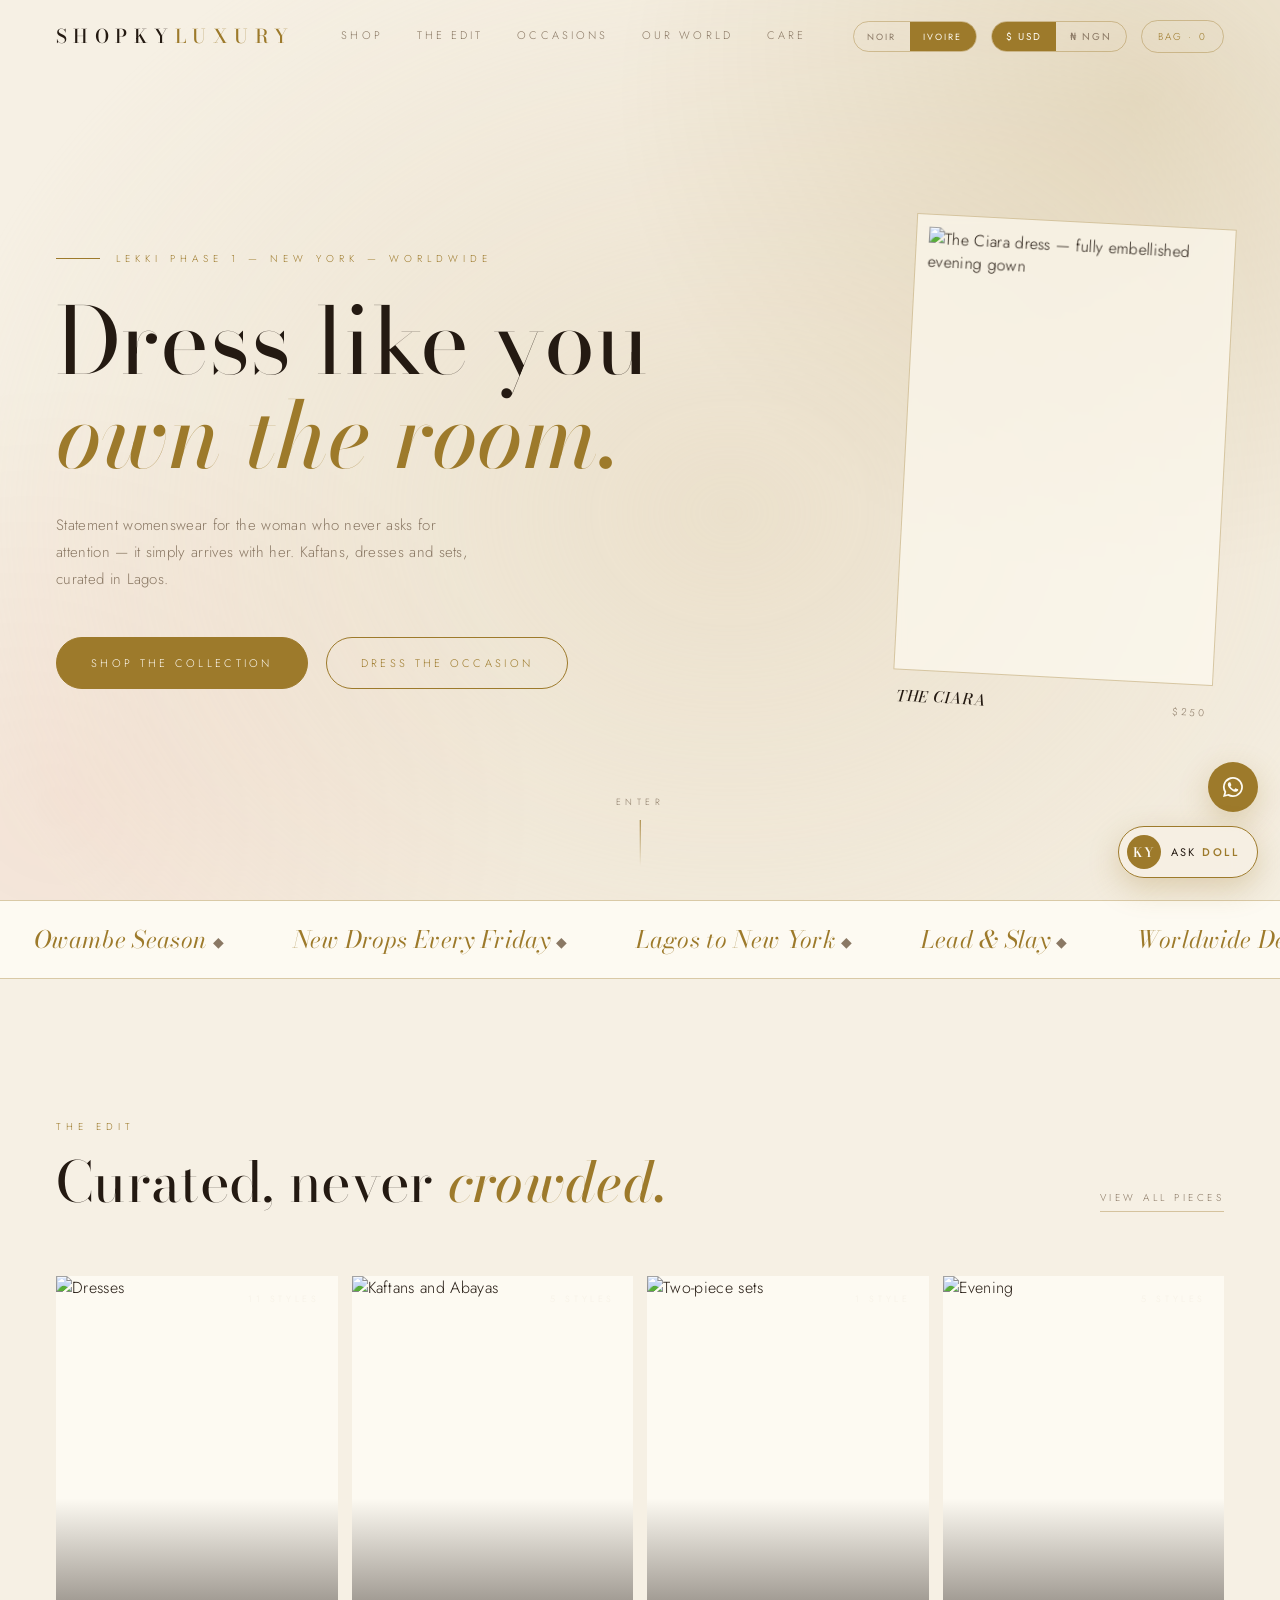
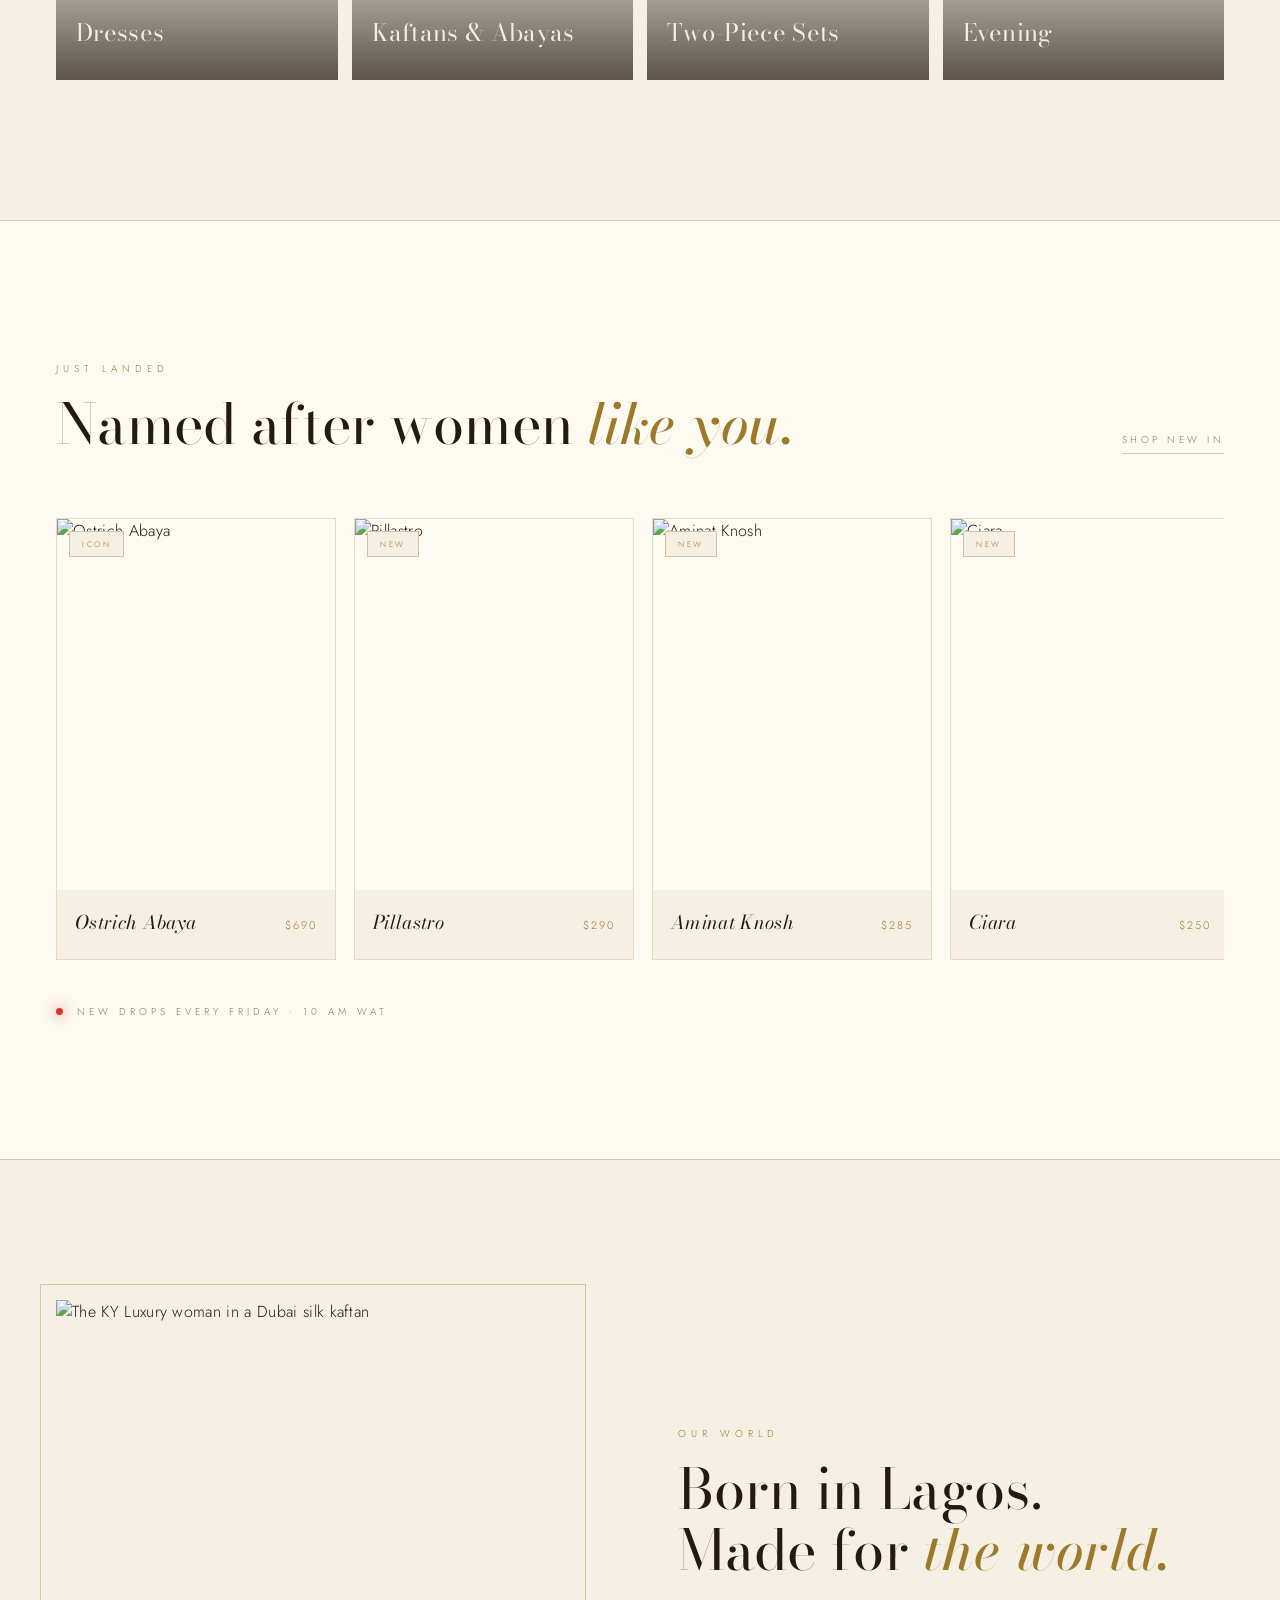
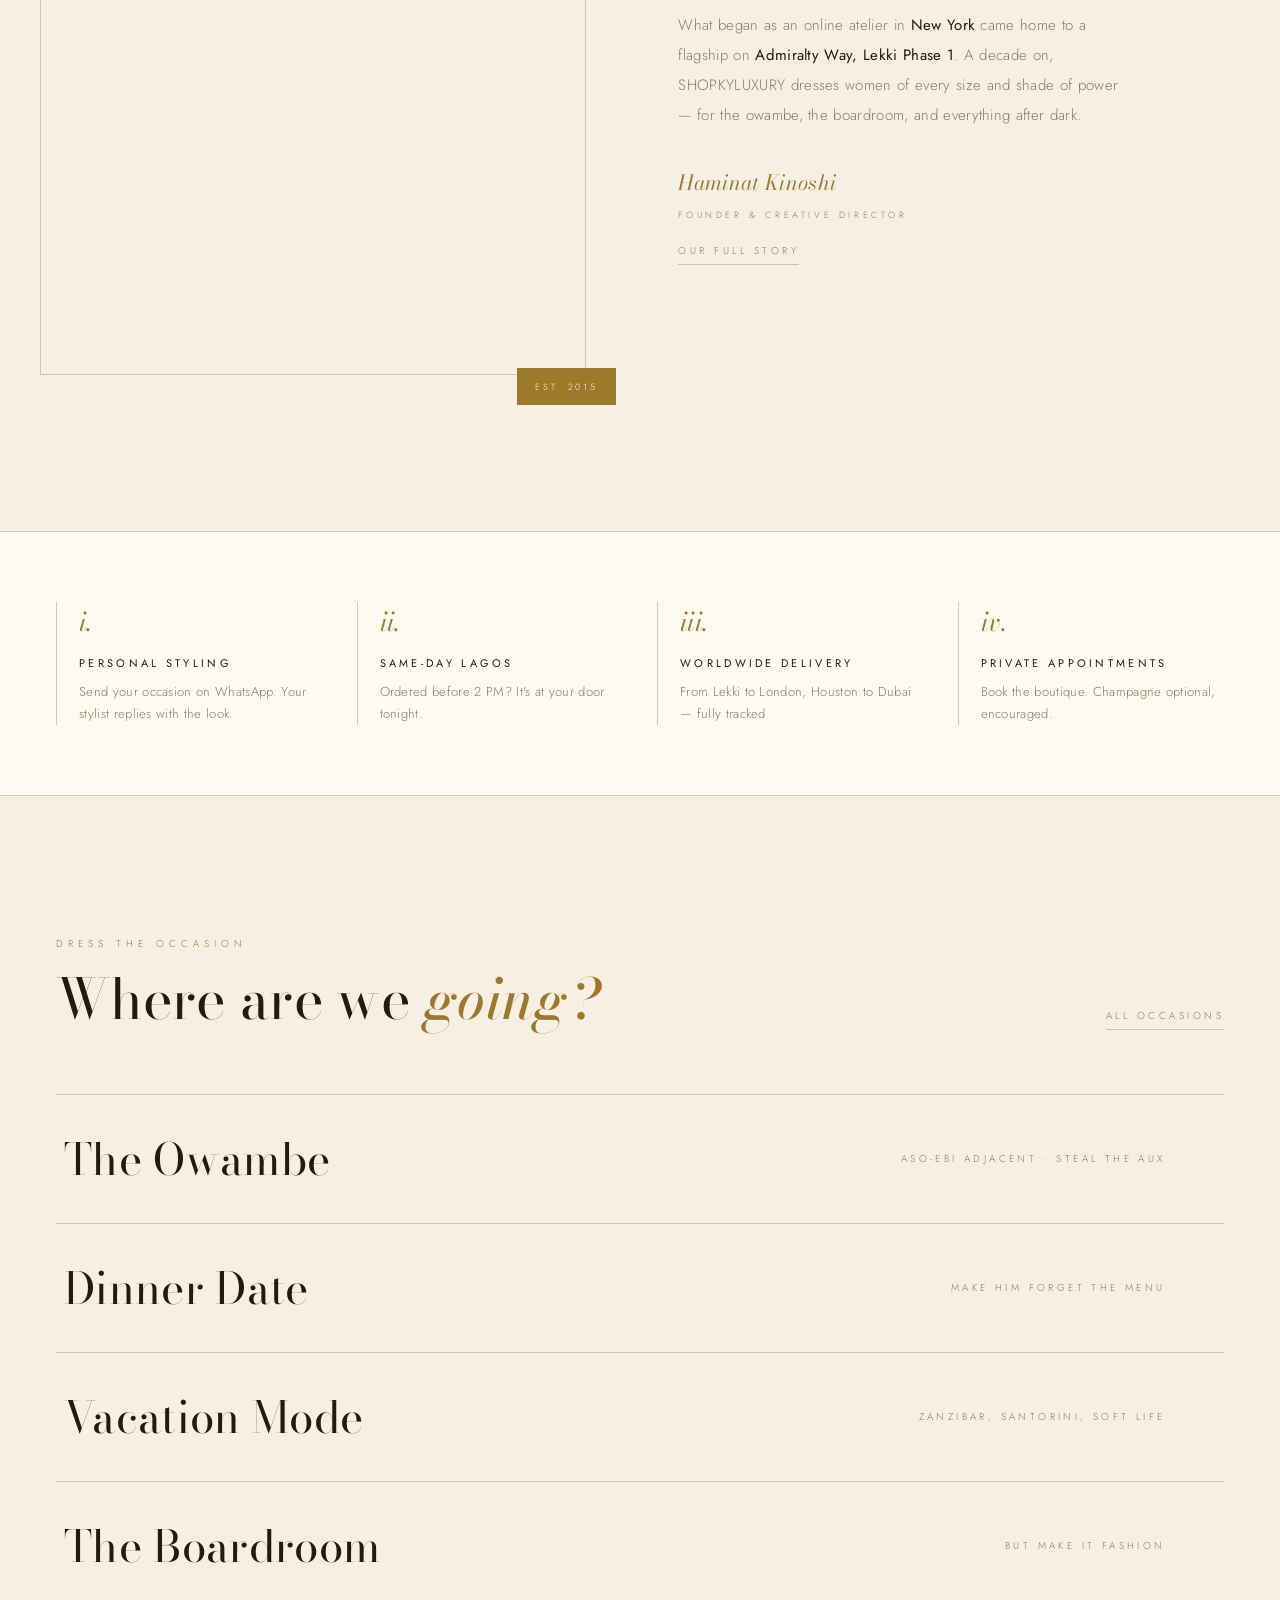
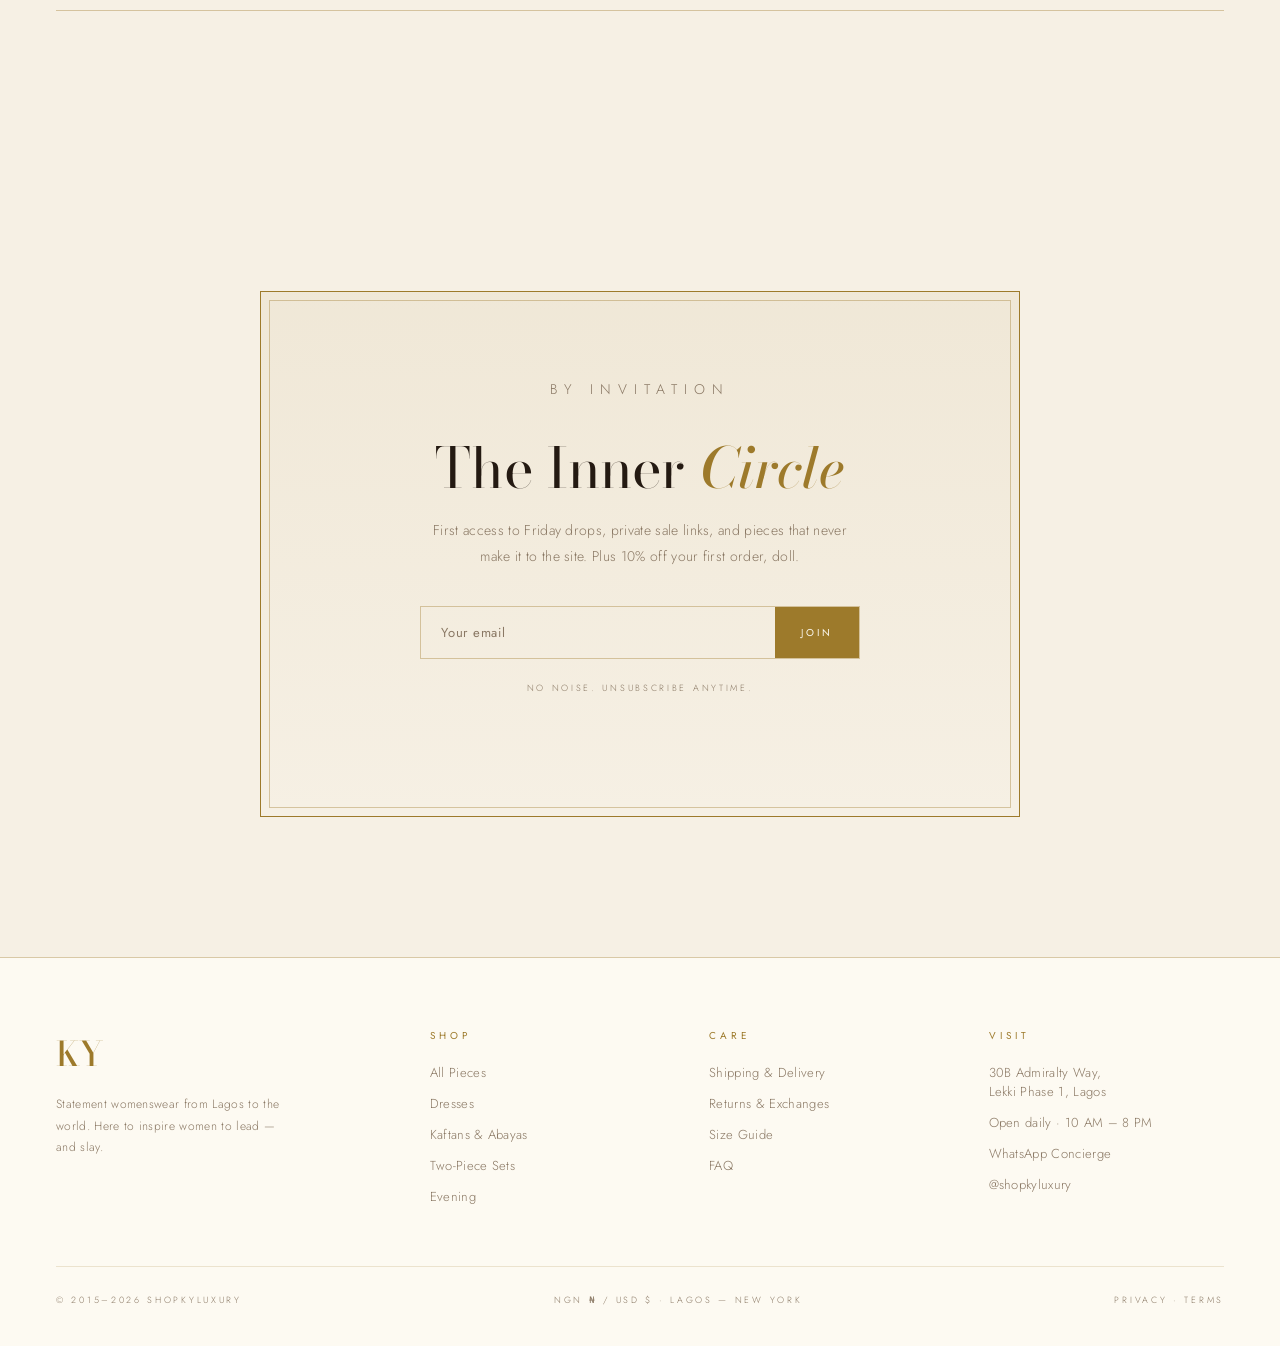
==== commit 8ce7a8ca: "feat: give Occasions and Our World real pages instead of homepage scroll-jumps Every page's nav sent" ====
--- a/index.html
+++ b/index.html
@@ -58,8 +58,8 @@
   <div class="nav-links">
     <a href="shop.html">Shop</a>
     <a href="#edit">The Edit</a>
-    <a href="#occasions">Occasions</a>
-    <a href="#woman">Our World</a>
+    <a href="occasions.html">Occasions</a>
+    <a href="our-world.html">Our World</a>
     <a href="care.html">Care</a>
   </div>
   <div class="nav-right">
@@ -80,8 +80,8 @@
   <a href="shop.html?cat=dresses">Dresses</a>
   <a href="shop.html?cat=kaftans">Kaftans &amp; Abayas</a>
   <a href="shop.html?cat=sets">Two-Piece Sets</a>
-  <a href="#occasions">Occasions</a>
-  <a href="#woman">Our World</a>
+  <a href="occasions.html">Occasions</a>
+  <a href="our-world.html">Our World</a>
   <a href="care.html">Care &amp; Concierge</a>
 </div>
 
@@ -95,7 +95,7 @@
       <p class="hero-sub">Statement womenswear for the woman who never asks for attention — it simply arrives with her. Kaftans, dresses and sets, curated in Lagos.</p>
       <div class="hero-ctas">
         <a class="btn solid" href="shop.html">Shop the Collection</a>
-        <a class="btn" href="#occasions">Dress the Occasion</a>
+        <a class="btn" href="occasions.html">Dress the Occasion</a>
       </div>
     </div>
     <figure class="hero-card">
@@ -130,7 +130,7 @@
     </div>
     <div class="edit-grid">
       <a class="tile reveal" href="shop.html?cat=dresses">
-        <img src="https://shopkyluxury.com/wp-content/uploads/2026/05/IMG-20260530-WA0016-600x901.jpg" srcset="https://shopkyluxury.com/wp-content/uploads/2026/05/IMG-20260530-WA0016-300x451.jpg 300w, https://shopkyluxury.com/wp-content/uploads/2026/05/IMG-20260530-WA0016-600x901.jpg 600w" sizes="(max-width:900px) 50vw, 300px" alt="Dresses" loading="lazy">
+        <img src="https://shopkyluxury.com/wp-content/uploads/2026/05/1000608587-600x900.jpg" srcset="https://shopkyluxury.com/wp-content/uploads/2026/05/1000608587-300x450.jpg 300w, https://shopkyluxury.com/wp-content/uploads/2026/05/1000608587-600x900.jpg 600w" sizes="(max-width:900px) 50vw, 300px" alt="Dresses" loading="lazy">
         <span class="num" data-cat-count="dresses">styles</span><span class="lbl">Dresses</span>
       </a>
       <a class="tile reveal" href="shop.html?cat=kaftans" style="transition-delay:.08s">
@@ -176,6 +176,7 @@
       <h2>Born in Lagos.<br>Made for <em>the world.</em></h2>
       <p class="story">What began as an online atelier in <b>New York</b> came home to a flagship on <b>Admiralty Way, Lekki Phase 1</b>. A decade on, SHOPKYLUXURY dresses women of every size and shade of power — for the owambe, the boardroom, and everything after dark.</p>
       <p class="sig">Haminat Kinoshi<small>Founder &amp; Creative Director</small></p>
+      <a class="sec-link" href="our-world.html" style="display:inline-block;margin-top:22px">Our full story</a>
     </div>
   </div>
 </section>
@@ -198,6 +199,7 @@
         <p class="kicker">Dress the Occasion</p>
         <h2>Where are we <em>going?</em></h2>
       </div>
+      <a class="sec-link" href="occasions.html">All occasions</a>
     </div>
     <div class="occ-wrap reveal">
       <a class="occ" href="shop.html?occasion=owambe"><span class="t">The Owambe</span><span class="occ-right"><span class="d">Aso-ebi adjacent · Steal the aux</span><span class="arr">→</span></span></a>
--- a/assets/css/main.css
+++ b/assets/css/main.css
@@ -200,6 +200,19 @@
 .occ .arr{font-family:var(--serif);font-size:24px;color:var(--accent);margin-left:26px;opacity:0;transform:translateX(-10px);transition:all .35s ease}
 .occ:hover .arr{opacity:1;transform:none}
 .occ-right{display:flex;align-items:center}
+
+/* occasion cards — full editorial tiles (occasions.html) */
+.occ-cards{display:grid;grid-template-columns:1fr 1fr;gap:18px}
+.occ-card{position:relative;overflow:hidden;aspect-ratio:4/5;background:var(--bg-elev);display:block}
+.occ-card img{width:100%;height:100%;object-fit:cover;transition:transform 1.2s var(--ease)}
+.occ-card:hover img{transform:scale(1.06)}
+.occ-card::after{content:'';position:absolute;inset:0;background:linear-gradient(to top,var(--photo-shade) 0%,transparent 55%)}
+.occ-card .info{position:absolute;left:26px;right:26px;bottom:26px;z-index:2}
+.occ-card .t{display:block;font-family:var(--serif);font-size:clamp(26px,3vw,38px);color:#f3ece1}
+.occ-card .t::after{content:'';display:block;width:0;height:1px;background:var(--accent);margin-top:10px;transition:width .45s ease}
+.occ-card:hover .t::after{width:64px}
+.occ-card .d{display:block;margin-top:10px;font-size:10px;letter-spacing:.3em;text-transform:uppercase;color:rgba(243,236,225,.72)}
+@media(max-width:760px){.occ-cards{grid-template-columns:1fr}}
 
 /* ---------- INNER CIRCLE ---------- */
 .vip .invite{max-width:760px;margin:0 auto;text-align:center;border:1px solid var(--accent);padding:clamp(44px,7vw,84px) clamp(24px,6vw,72px);position:relative;background:linear-gradient(180deg,var(--tint),transparent)}
@@ -234,8 +247,6 @@
 .price-row{display:flex;align-items:baseline;gap:18px;margin:22px 0 8px}
 .price{font-size:20px;letter-spacing:.14em}
 .duties{color:var(--muted);font-size:10px;letter-spacing:.2em}
-.rating{font-size:10px;letter-spacing:.22em;color:var(--muted);text-transform:uppercase;margin-bottom:28px}
-.rating b{color:var(--accent);font-weight:400;letter-spacing:.1em}
 .desc{color:var(--muted);font-size:14px;line-height:1.95;max-width:460px;margin-bottom:34px}
 .desc b{color:var(--ink);font-weight:400}
 .opt-label{display:flex;justify-content:space-between;align-items:baseline;font-size:10px;letter-spacing:.34em;text-transform:uppercase;margin-bottom:14px}
@@ -260,10 +271,6 @@
 .acc details[open] summary::after{transform:rotate(45deg)}
 .acc .body{padding:0 4px 24px;font-size:13px;line-height:1.9;color:var(--muted);max-width:460px}
 .acc .body b{color:var(--ink);font-weight:400}
-.pull{margin-top:40px;border-left:1px solid var(--accent);padding:6px 0 6px 22px}
-.pull p{font-family:var(--serif);font-style:italic;font-size:18px;line-height:1.5}
-.pull cite{display:block;margin-top:12px;font-family:var(--sans);font-style:normal;font-size:9px;letter-spacing:.34em;text-transform:uppercase;color:var(--muted)}
-.pull cite b{color:var(--accent);font-weight:400}
 @media(max-width:920px){.pdp{grid-template-columns:1fr}.gallery{position:static}}
 
 /* ---------- FOOTER ---------- */
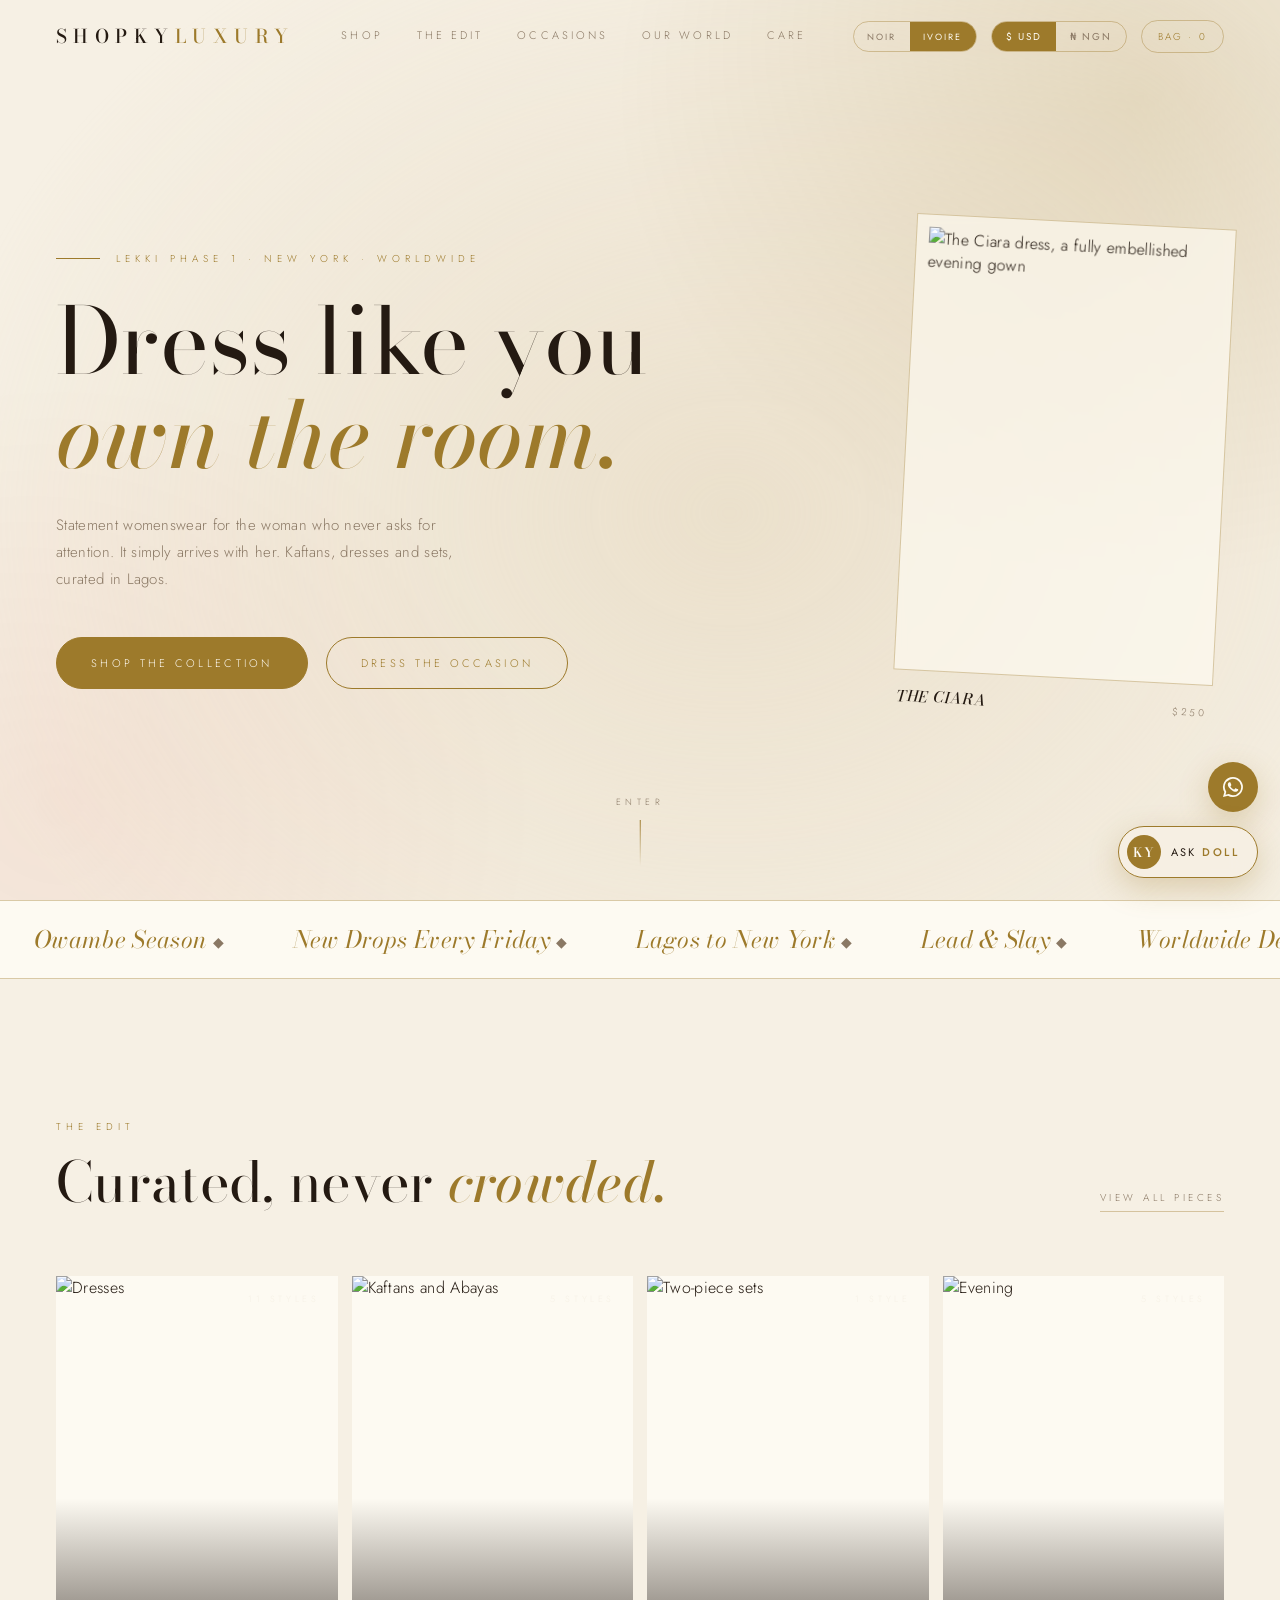
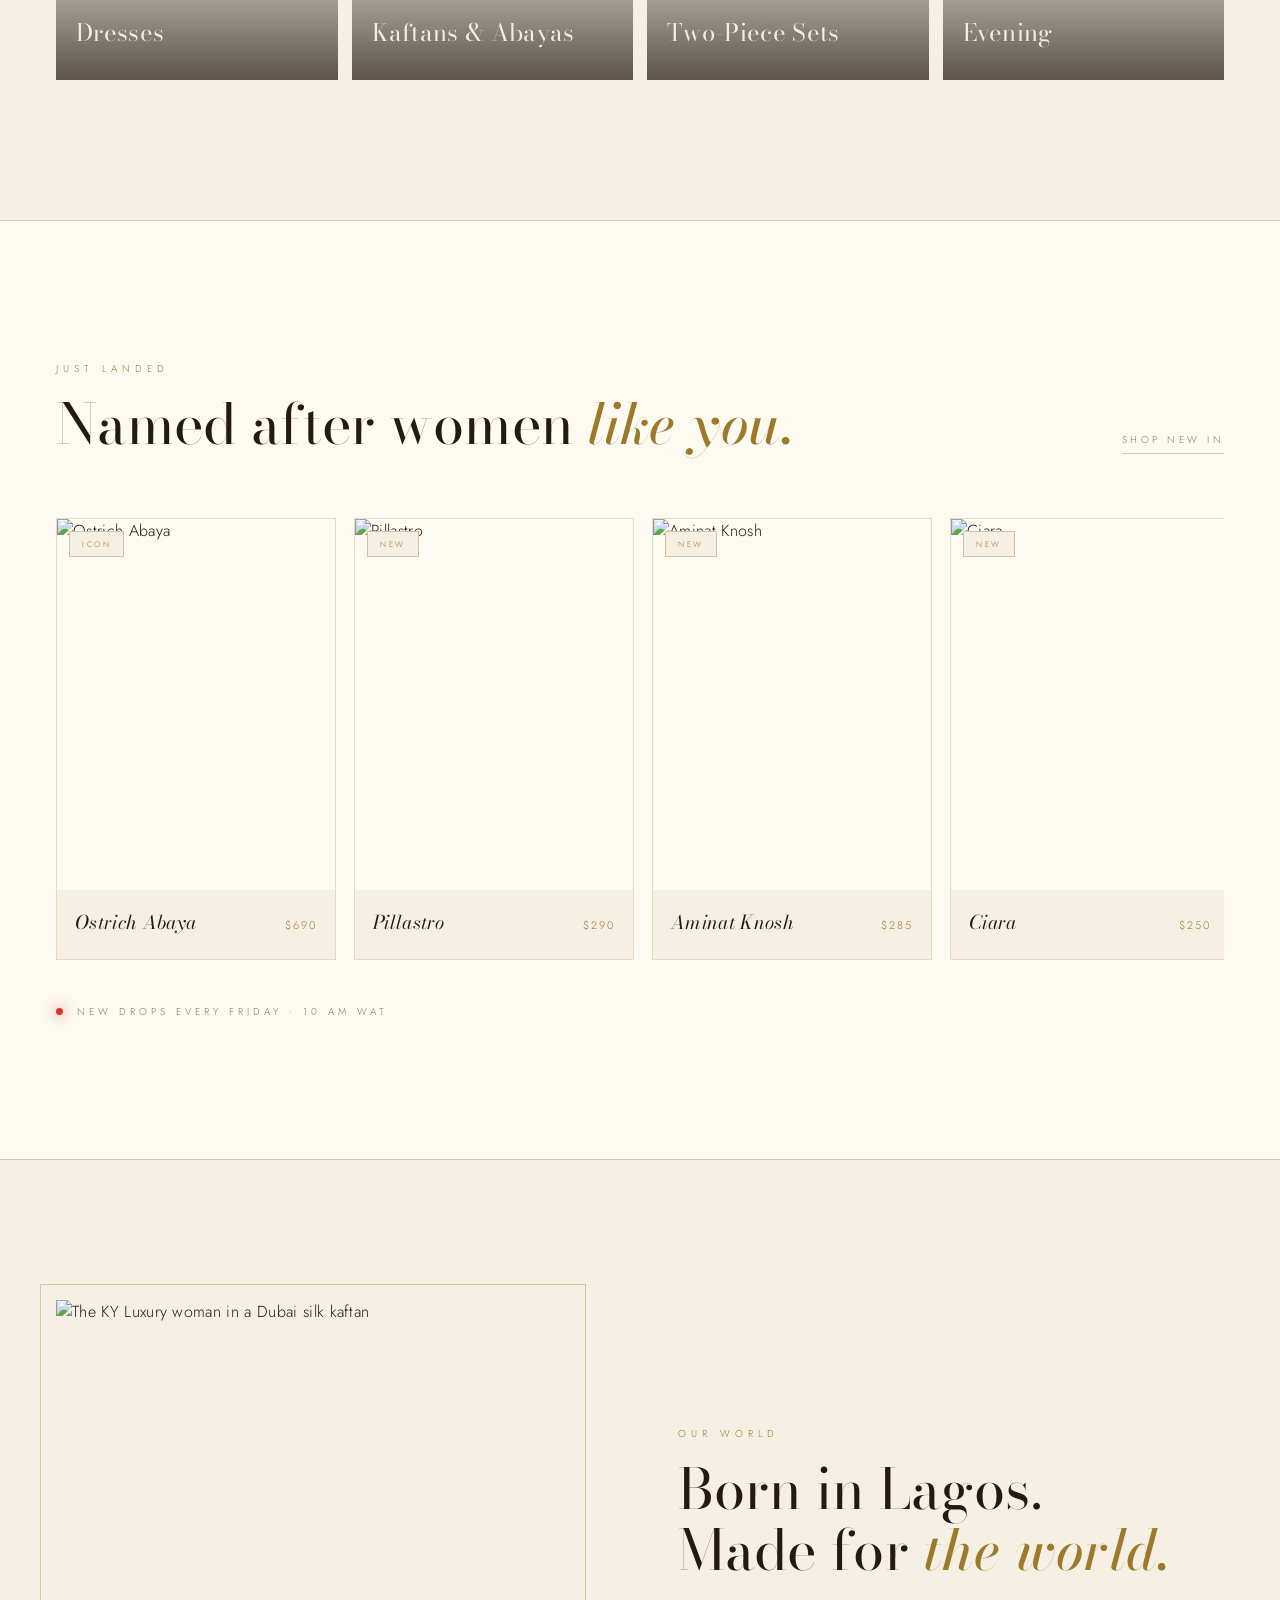
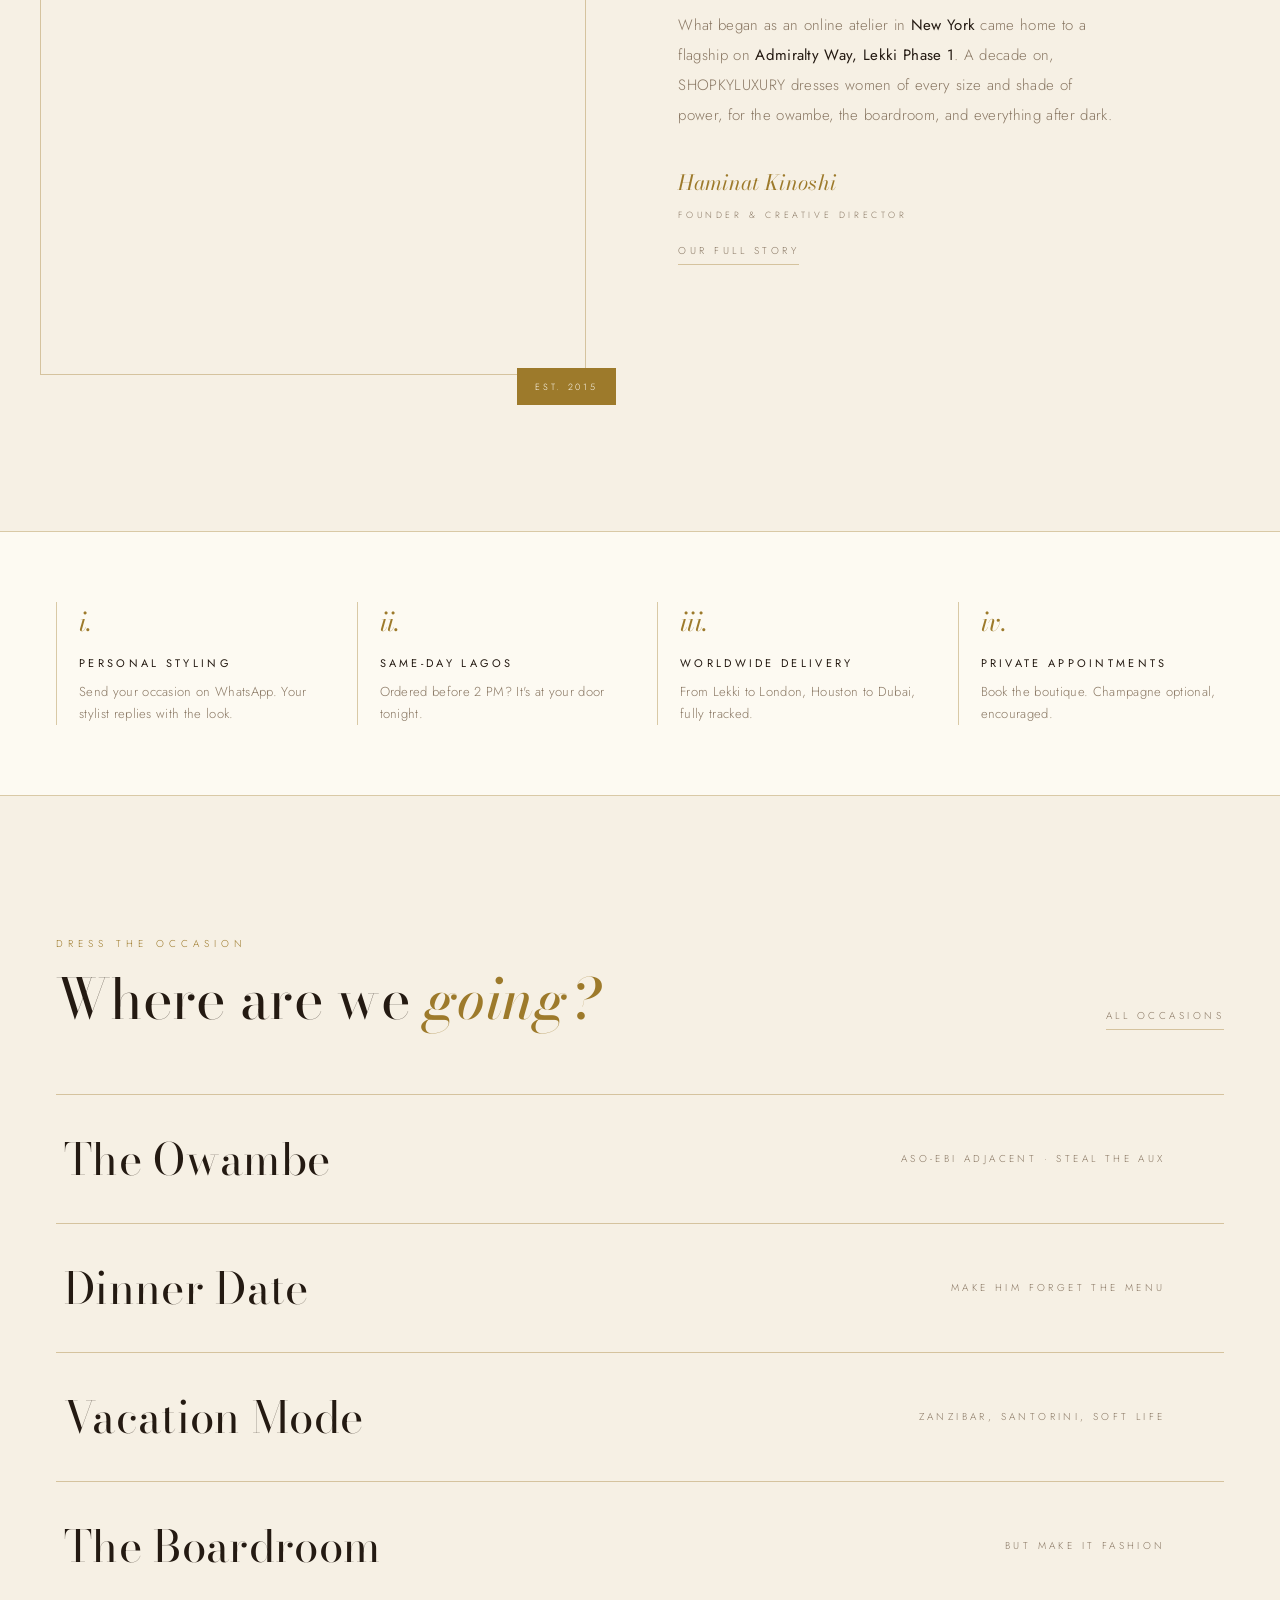
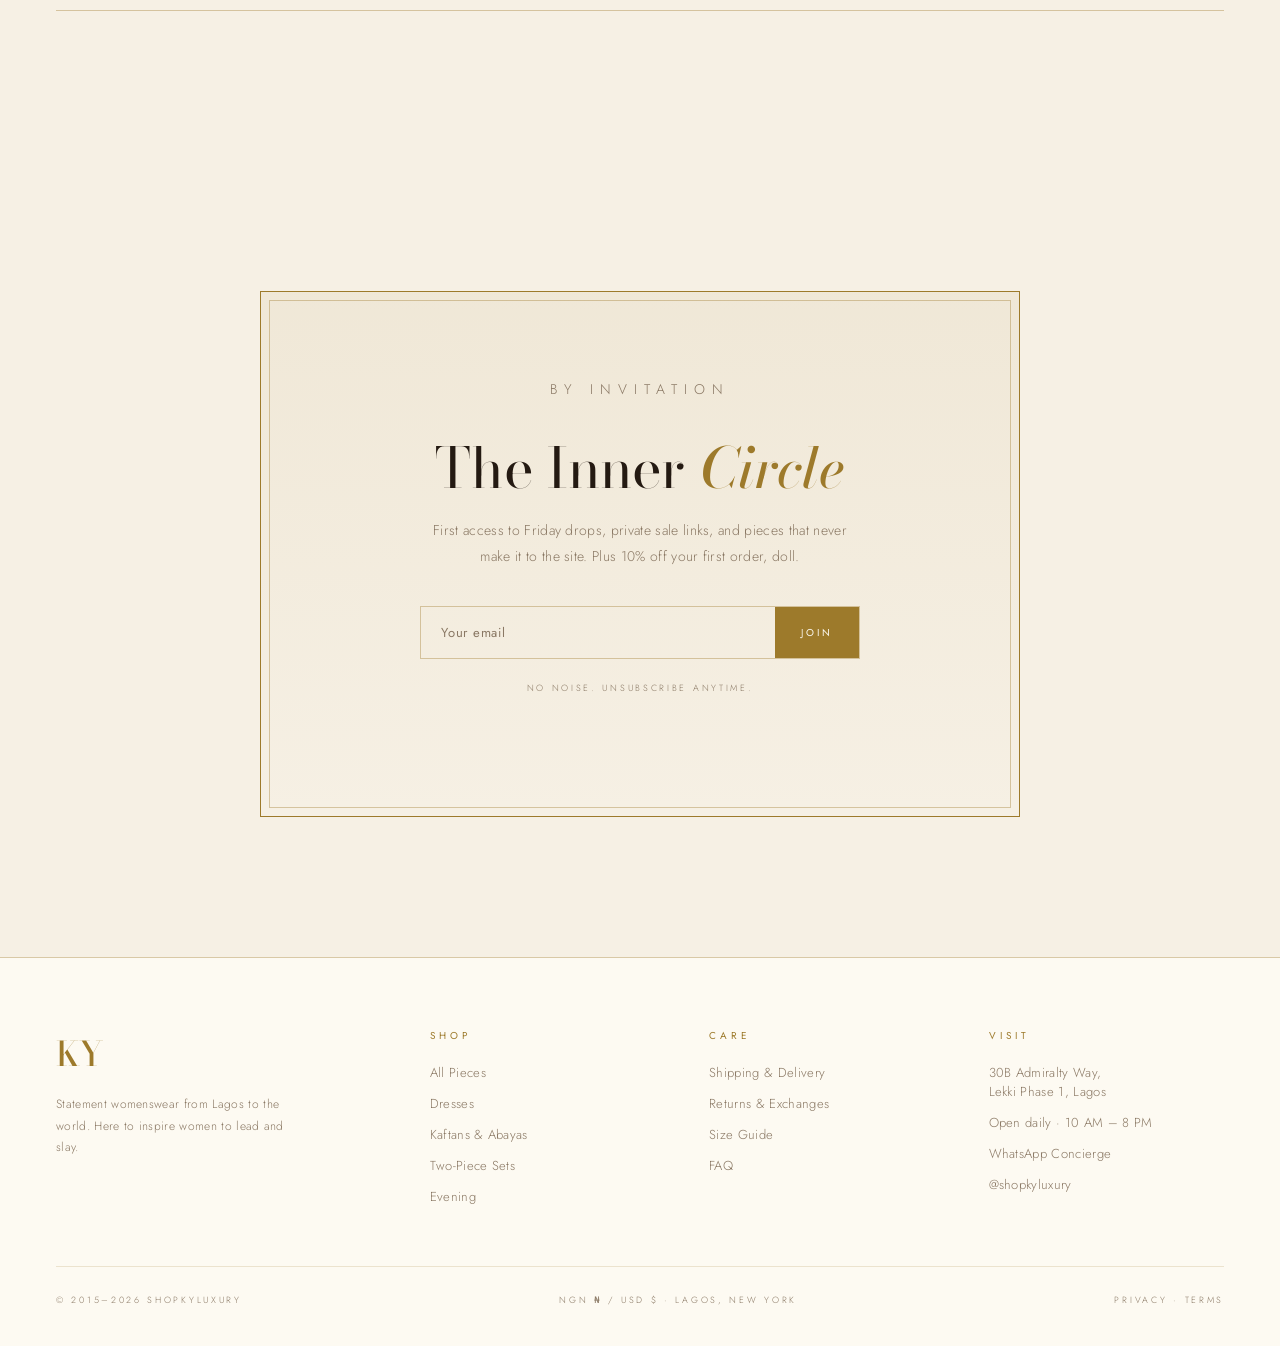
==== commit 1a951205: "fix: remove duplicate content and em-dashes site-wide - our-world.html repeated the homepage's exact" ====
--- a/index.html
+++ b/index.html
@@ -3,12 +3,12 @@
 <head>
 <meta charset="UTF-8" />
 <meta name="viewport" content="width=device-width, initial-scale=1.0" />
-<title>SHOPKYLUXURY — Dress Like You Own the Room</title>
-<meta name="description" content="Statement womenswear from Lagos to the world. Kaftans, dresses and two-piece sets — curated in Lekki Phase 1, delivered worldwide. New drops every Friday." />
+<title>SHOPKYLUXURY | Dress Like You Own the Room</title>
+<meta name="description" content="Statement womenswear from Lagos to the world. Kaftans, dresses and two-piece sets, curated in Lekki Phase 1, delivered worldwide. New drops every Friday." />
 <link rel="canonical" href="https://shopkyluxury.com/" />
 <meta property="og:type" content="website" />
 <meta property="og:site_name" content="SHOPKYLUXURY" />
-<meta property="og:title" content="SHOPKYLUXURY — Dress Like You Own the Room" />
+<meta property="og:title" content="SHOPKYLUXURY | Dress Like You Own the Room" />
 <meta property="og:description" content="Statement womenswear from Lagos to the world. New drops every Friday." />
 <meta property="og:image" content="https://shopkyluxury.com/wp-content/uploads/2026/05/IMG-20260530-WA0016.jpg" />
 <meta property="og:url" content="https://shopkyluxury.com/" />
@@ -48,7 +48,7 @@
 <!-- PRELOADER -->
 <div id="loader" aria-hidden="true">
   <svg viewBox="0 0 240 140"><text x="50%" y="105" text-anchor="middle">KY</text></svg>
-  <div class="lw">Shopkyluxury · Lagos — New York</div>
+  <div class="lw">Shopkyluxury · Lagos, New York</div>
 </div>
 
 <!-- NAV -->
@@ -90,9 +90,9 @@
   <div class="silk" aria-hidden="true"></div>
   <div class="hero-grid">
     <div>
-      <p class="eyebrow">Lekki Phase 1 — New York — Worldwide</p>
+      <p class="eyebrow">Lekki Phase 1 · New York · Worldwide</p>
       <h1>Dress like you<br><em>own the room.</em></h1>
-      <p class="hero-sub">Statement womenswear for the woman who never asks for attention — it simply arrives with her. Kaftans, dresses and sets, curated in Lagos.</p>
+      <p class="hero-sub">Statement womenswear for the woman who never asks for attention. It simply arrives with her. Kaftans, dresses and sets, curated in Lagos.</p>
       <div class="hero-ctas">
         <a class="btn solid" href="shop.html">Shop the Collection</a>
         <a class="btn" href="occasions.html">Dress the Occasion</a>
@@ -103,7 +103,7 @@
         <img src="https://shopkyluxury.com/wp-content/uploads/2026/05/IMG-20260530-WA0016-600x901.jpg"
              srcset="https://shopkyluxury.com/wp-content/uploads/2026/05/IMG-20260530-WA0016-300x451.jpg 300w, https://shopkyluxury.com/wp-content/uploads/2026/05/IMG-20260530-WA0016-600x901.jpg 600w, https://shopkyluxury.com/wp-content/uploads/2026/05/IMG-20260530-WA0016-768x1154.jpg 768w"
              sizes="(max-width:900px) 280px, 320px"
-             alt="The Ciara dress — fully embellished evening gown" fetchpriority="high">
+             alt="The Ciara dress, a fully embellished evening gown" fetchpriority="high">
       </div>
       <figcaption><b>The Ciara</b><a href="product.html?id=ciara-dress" data-price="250">$250</a></figcaption>
     </figure>
@@ -174,7 +174,7 @@
     <div class="reveal" style="transition-delay:.12s">
       <p class="kicker">Our World</p>
       <h2>Born in Lagos.<br>Made for <em>the world.</em></h2>
-      <p class="story">What began as an online atelier in <b>New York</b> came home to a flagship on <b>Admiralty Way, Lekki Phase 1</b>. A decade on, SHOPKYLUXURY dresses women of every size and shade of power — for the owambe, the boardroom, and everything after dark.</p>
+      <p class="story">What began as an online atelier in <b>New York</b> came home to a flagship on <b>Admiralty Way, Lekki Phase 1</b>. A decade on, SHOPKYLUXURY dresses women of every size and shade of power, for the owambe, the boardroom, and everything after dark.</p>
       <p class="sig">Haminat Kinoshi<small>Founder &amp; Creative Director</small></p>
       <a class="sec-link" href="our-world.html" style="display:inline-block;margin-top:22px">Our full story</a>
     </div>
@@ -186,7 +186,7 @@
   <div class="shell conc-grid">
     <a class="conc reveal" href="https://wa.me/2348180305391" target="_blank" rel="noopener"><div class="ic">i.</div><h3>Personal Styling</h3><p>Send your occasion on WhatsApp. Your stylist replies with the look.</p></a>
     <div class="conc reveal" style="transition-delay:.08s"><div class="ic">ii.</div><h3>Same-Day Lagos</h3><p>Ordered before 2 PM? It's at your door tonight.</p></div>
-    <div class="conc reveal" style="transition-delay:.16s"><div class="ic">iii.</div><h3>Worldwide Delivery</h3><p>From Lekki to London, Houston to Dubai — fully tracked.</p></div>
+    <div class="conc reveal" style="transition-delay:.16s"><div class="ic">iii.</div><h3>Worldwide Delivery</h3><p>From Lekki to London, Houston to Dubai, fully tracked.</p></div>
     <a class="conc reveal" href="care.html#visit" style="transition-delay:.24s"><div class="ic">iv.</div><h3>Private Appointments</h3><p>Book the boutique. Champagne optional, encouraged.</p></a>
   </div>
 </section>
@@ -231,7 +231,7 @@
   <div class="f-grid">
     <div>
       <div class="f-mono">KY</div>
-      <p class="f-tag">Statement womenswear from Lagos to the world. Here to inspire women to lead — and slay.</p>
+      <p class="f-tag">Statement womenswear from Lagos to the world. Here to inspire women to lead and slay.</p>
     </div>
     <div>
       <h4>Shop</h4>
@@ -253,7 +253,7 @@
   </div>
   <div class="f-bottom">
     <span>© 2015–2026 Shopkyluxury</span>
-    <span>NGN ₦ / USD $ · Lagos — New York</span>
+    <span>NGN ₦ / USD $ · Lagos, New York</span>
     <span><a href="legal.html#privacy">Privacy</a> · <a href="legal.html#terms">Terms</a></span>
   </div>
 </footer>
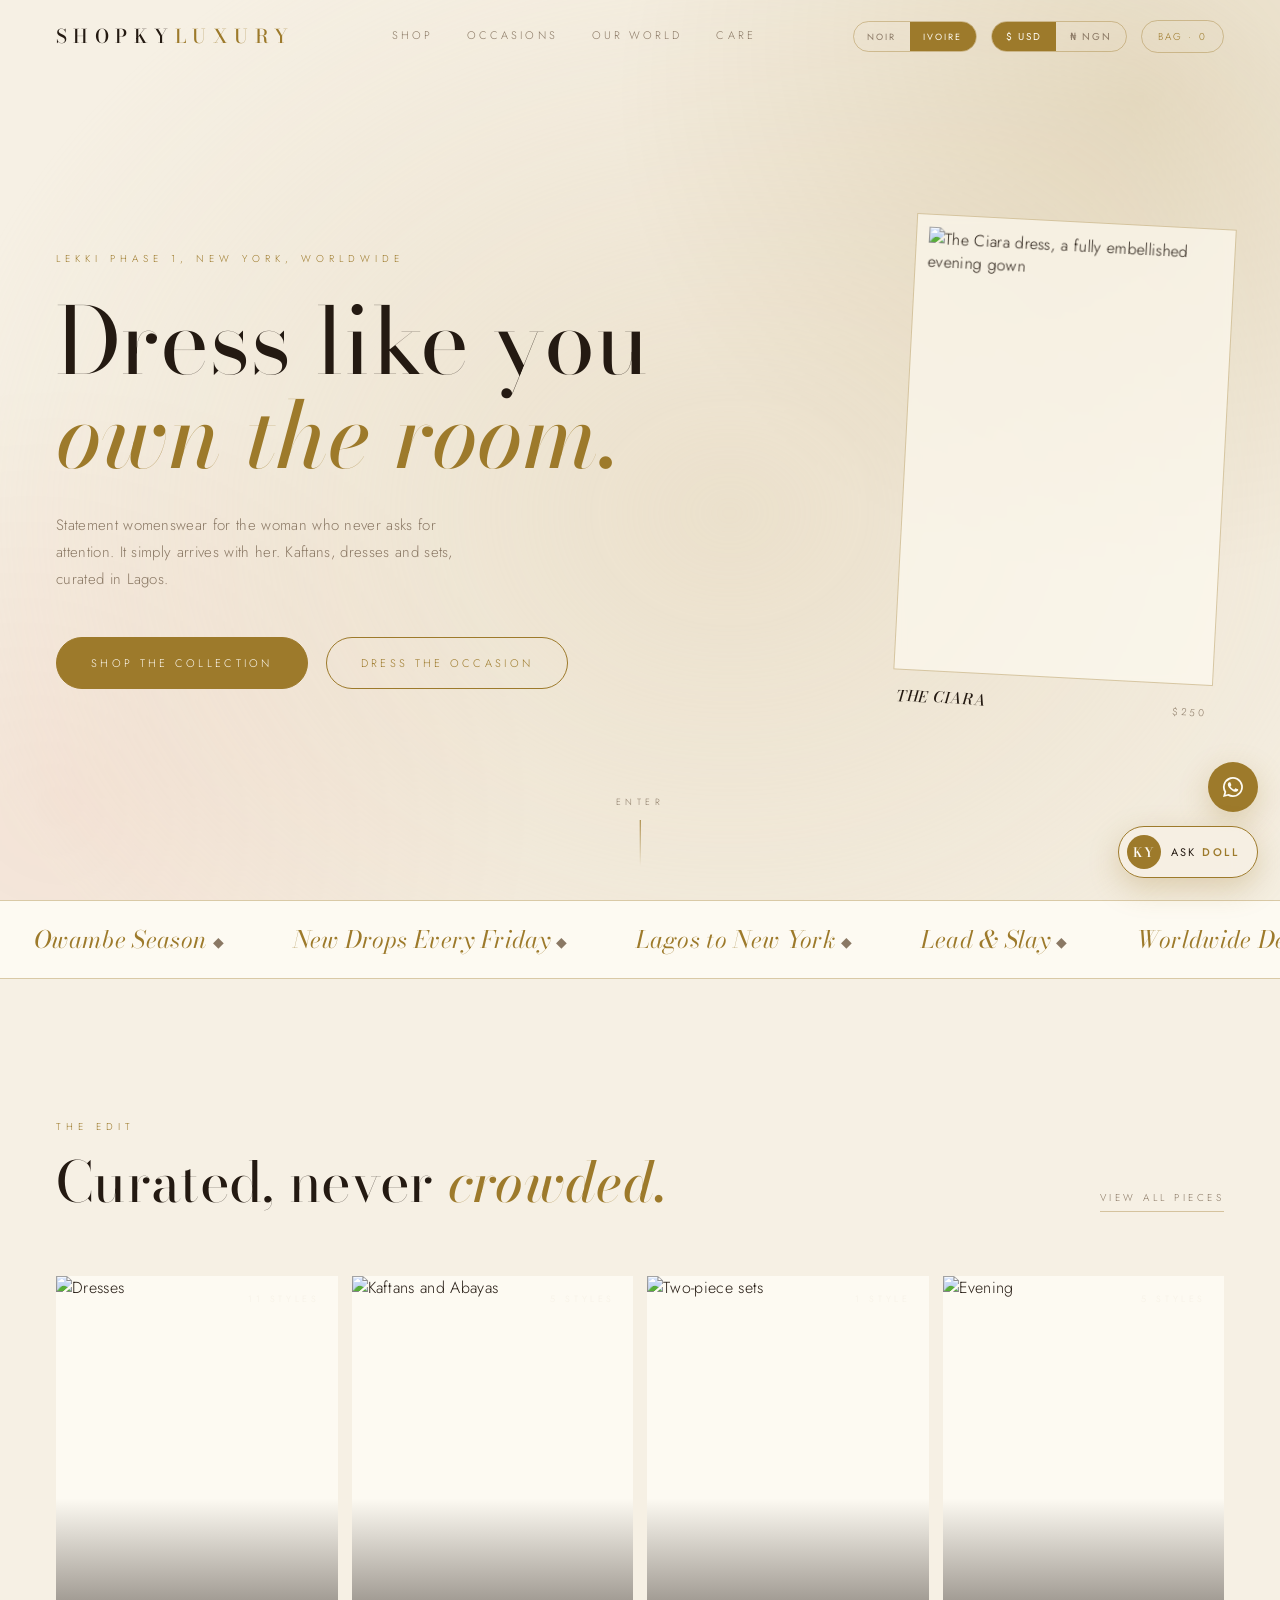
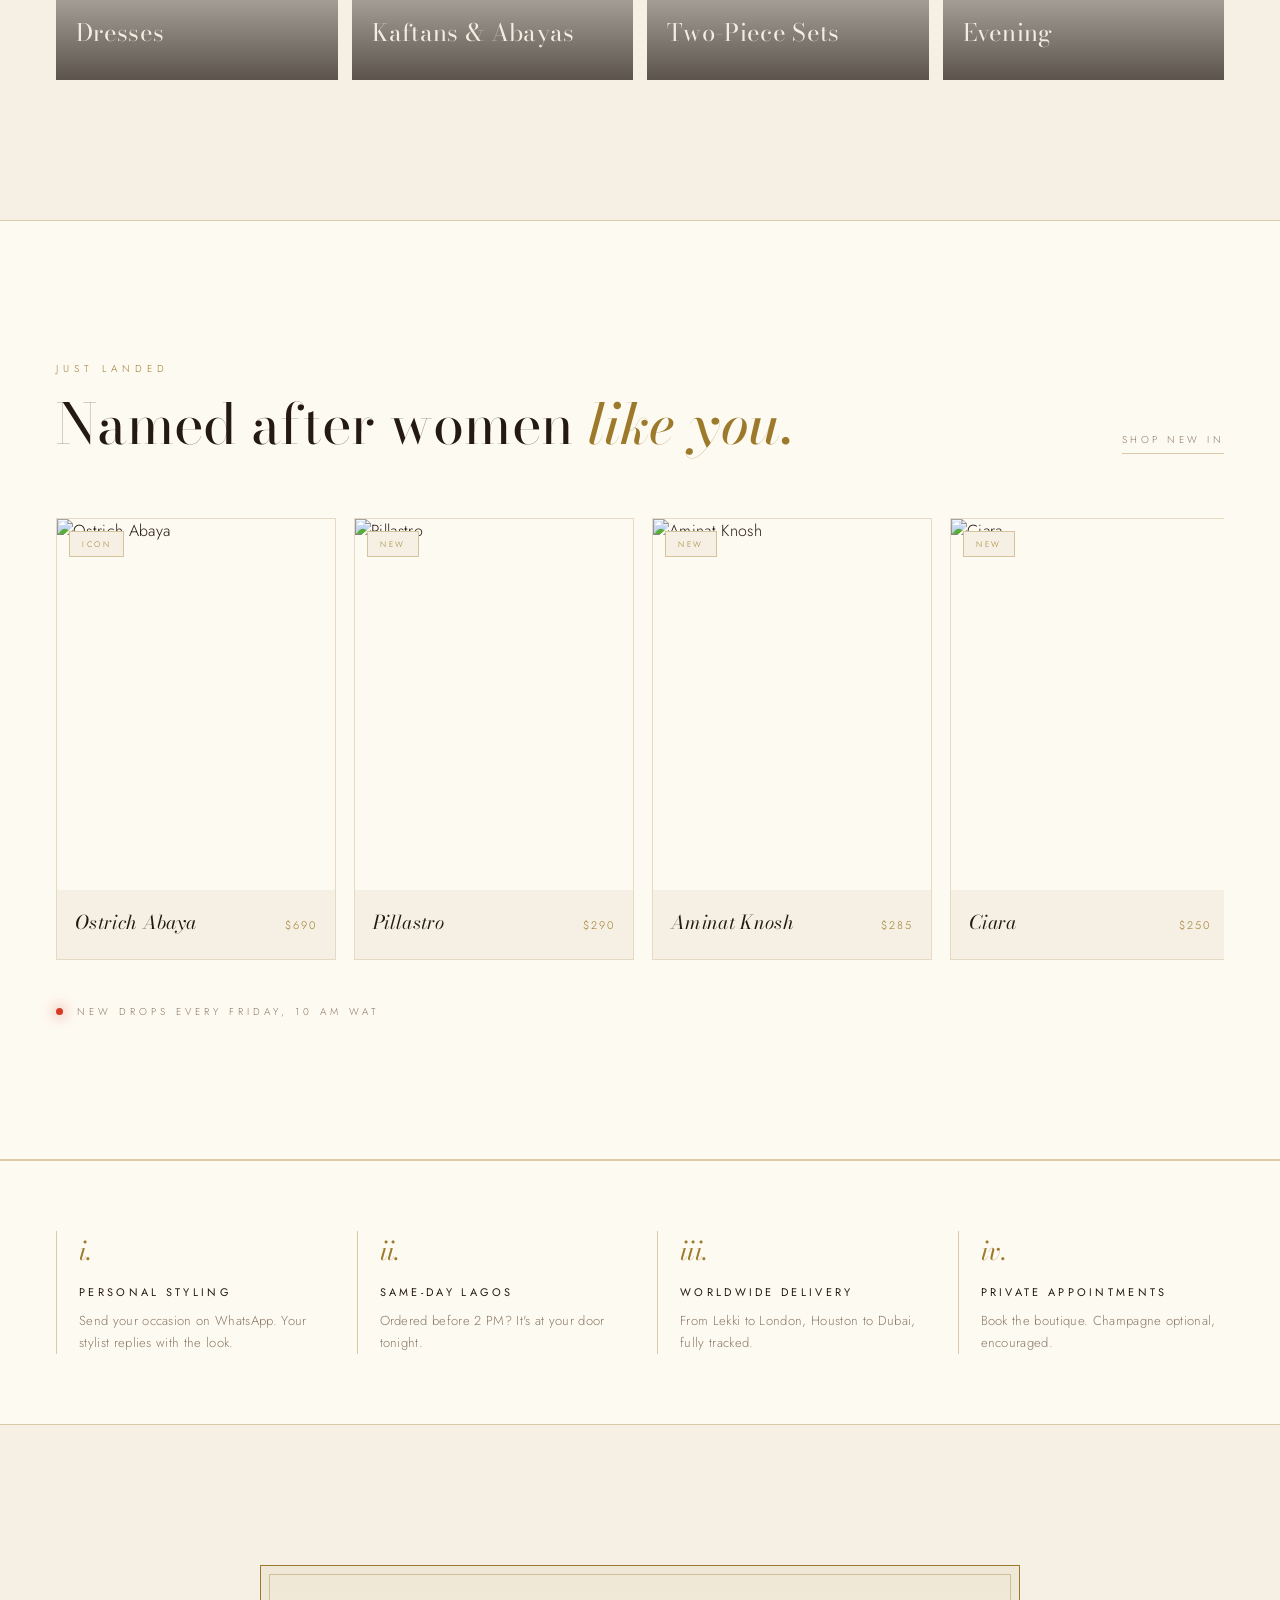
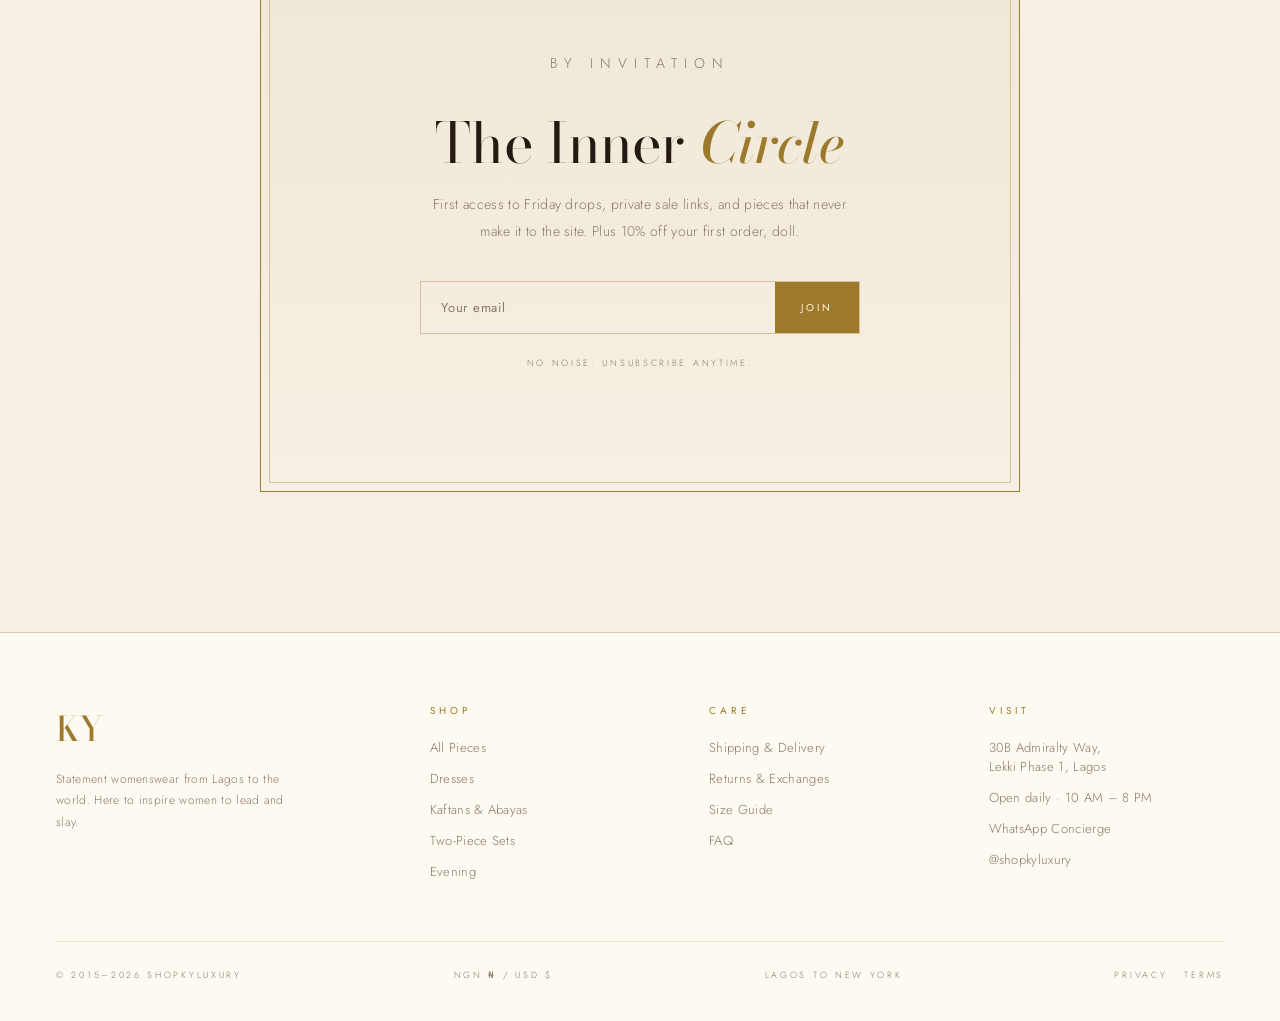
==== commit 6c5886c5: "fix: stop homepage duplicating Occasions/Our World, kill inconsistent nav, deep dash sweep The homep" ====
--- a/index.html
+++ b/index.html
@@ -48,7 +48,7 @@
 <!-- PRELOADER -->
 <div id="loader" aria-hidden="true">
   <svg viewBox="0 0 240 140"><text x="50%" y="105" text-anchor="middle">KY</text></svg>
-  <div class="lw">Shopkyluxury · Lagos, New York</div>
+  <div class="lw">Shopkyluxury, Lagos to New York</div>
 </div>
 
 <!-- NAV -->
@@ -57,7 +57,6 @@
   <a class="wordmark" href="index.html">SHOPKY<span>LUXURY</span></a>
   <div class="nav-links">
     <a href="shop.html">Shop</a>
-    <a href="#edit">The Edit</a>
     <a href="occasions.html">Occasions</a>
     <a href="our-world.html">Our World</a>
     <a href="care.html">Care</a>
@@ -90,7 +89,7 @@
   <div class="silk" aria-hidden="true"></div>
   <div class="hero-grid">
     <div>
-      <p class="eyebrow">Lekki Phase 1 · New York · Worldwide</p>
+      <p class="eyebrow">Lekki Phase 1, New York, Worldwide</p>
       <h1>Dress like you<br><em>own the room.</em></h1>
       <p class="hero-sub">Statement womenswear for the woman who never asks for attention. It simply arrives with her. Kaftans, dresses and sets, curated in Lagos.</p>
       <div class="hero-ctas">
@@ -160,24 +159,7 @@
       <a class="sec-link" href="shop.html">Shop new in</a>
     </div>
     <div class="rail reveal" id="newRail"></div>
-    <p class="drop-note">New drops every Friday · 10 AM WAT</p>
-  </div>
-</section>
-
-<!-- THE KY WOMAN -->
-<section class="woman" id="woman">
-  <div class="shell">
-    <figure class="portrait reveal">
-      <img src="https://shopkyluxury.com/wp-content/uploads/2026/05/IMG-20260531-WA0098-600x1066.jpg" srcset="https://shopkyluxury.com/wp-content/uploads/2026/05/IMG-20260531-WA0098-300x533.jpg 300w, https://shopkyluxury.com/wp-content/uploads/2026/05/IMG-20260531-WA0098-600x1066.jpg 600w, https://shopkyluxury.com/wp-content/uploads/2026/05/IMG-20260531-WA0098-768x1365.jpg 768w" sizes="(max-width:900px) 100vw, 600px" alt="The KY Luxury woman in a Dubai silk kaftan" loading="lazy">
-      <figcaption class="stamp">Est. 2015</figcaption>
-    </figure>
-    <div class="reveal" style="transition-delay:.12s">
-      <p class="kicker">Our World</p>
-      <h2>Born in Lagos.<br>Made for <em>the world.</em></h2>
-      <p class="story">What began as an online atelier in <b>New York</b> came home to a flagship on <b>Admiralty Way, Lekki Phase 1</b>. A decade on, SHOPKYLUXURY dresses women of every size and shade of power, for the owambe, the boardroom, and everything after dark.</p>
-      <p class="sig">Haminat Kinoshi<small>Founder &amp; Creative Director</small></p>
-      <a class="sec-link" href="our-world.html" style="display:inline-block;margin-top:22px">Our full story</a>
-    </div>
+    <p class="drop-note">New drops every Friday, 10 AM WAT</p>
   </div>
 </section>
 
@@ -188,25 +170,6 @@
     <div class="conc reveal" style="transition-delay:.08s"><div class="ic">ii.</div><h3>Same-Day Lagos</h3><p>Ordered before 2 PM? It's at your door tonight.</p></div>
     <div class="conc reveal" style="transition-delay:.16s"><div class="ic">iii.</div><h3>Worldwide Delivery</h3><p>From Lekki to London, Houston to Dubai, fully tracked.</p></div>
     <a class="conc reveal" href="care.html#visit" style="transition-delay:.24s"><div class="ic">iv.</div><h3>Private Appointments</h3><p>Book the boutique. Champagne optional, encouraged.</p></a>
-  </div>
-</section>
-
-<!-- OCCASIONS -->
-<section id="occasions">
-  <div class="shell">
-    <div class="sec-head reveal">
-      <div>
-        <p class="kicker">Dress the Occasion</p>
-        <h2>Where are we <em>going?</em></h2>
-      </div>
-      <a class="sec-link" href="occasions.html">All occasions</a>
-    </div>
-    <div class="occ-wrap reveal">
-      <a class="occ" href="shop.html?occasion=owambe"><span class="t">The Owambe</span><span class="occ-right"><span class="d">Aso-ebi adjacent · Steal the aux</span><span class="arr">→</span></span></a>
-      <a class="occ" href="shop.html?occasion=dinner"><span class="t">Dinner Date</span><span class="occ-right"><span class="d">Make him forget the menu</span><span class="arr">→</span></span></a>
-      <a class="occ" href="shop.html?occasion=vacation"><span class="t">Vacation Mode</span><span class="occ-right"><span class="d">Zanzibar, Santorini, soft life</span><span class="arr">→</span></span></a>
-      <a class="occ" href="shop.html?occasion=boardroom"><span class="t">The Boardroom</span><span class="occ-right"><span class="d">But make it fashion</span><span class="arr">→</span></span></a>
-    </div>
   </div>
 </section>
 
@@ -253,7 +216,7 @@
   </div>
   <div class="f-bottom">
     <span>© 2015–2026 Shopkyluxury</span>
-    <span>NGN ₦ / USD $ · Lagos, New York</span>
+    <span>NGN ₦ / USD $</span><span>Lagos to New York</span>
     <span><a href="legal.html#privacy">Privacy</a> · <a href="legal.html#terms">Terms</a></span>
   </div>
 </footer>
--- a/assets/css/main.css
+++ b/assets/css/main.css
@@ -117,8 +117,7 @@
 }
 @keyframes silk{from{transform:translate(0,0) scale(1)}to{transform:translate(-3%,2%) scale(1.06)}}
 .hero-grid{position:relative;z-index:2;width:100%;max-width:var(--shell);margin:0 auto;display:grid;grid-template-columns:1.4fr .9fr;gap:48px;align-items:center}
-.eyebrow{font-size:10px;letter-spacing:.5em;text-transform:uppercase;color:var(--accent);margin-bottom:28px;display:flex;align-items:center;gap:16px}
-.eyebrow::before{content:'';width:44px;height:1px;background:var(--accent)}
+.eyebrow{font-size:10px;letter-spacing:.5em;text-transform:uppercase;color:var(--accent);margin-bottom:28px}
 .hero-sub{margin-top:30px;max-width:420px;color:var(--muted);font-size:15px;line-height:1.8}
 .hero-ctas{margin-top:44px;display:flex;gap:18px;flex-wrap:wrap}
 .hero-card{position:relative;justify-self:end;width:min(320px,80%);transform:rotate(3deg);animation:floaty 7s ease-in-out infinite}
@@ -173,7 +172,6 @@
 .portrait img{aspect-ratio:3/3.8;object-fit:cover;width:100%}
 .portrait::before{content:'';position:absolute;inset:-16px 16px 16px -16px;border:1px solid var(--line);pointer-events:none}
 .portrait .stamp{position:absolute;right:-14px;bottom:-14px;background:var(--accent);color:var(--accent-ink);font-size:9px;letter-spacing:.3em;text-transform:uppercase;padding:12px 18px}
-.woman h2{margin-bottom:30px}
 .story{color:var(--muted);font-size:15px;line-height:2;max-width:440px}
 .story b{color:var(--ink);font-weight:400}
 .sig{margin-top:36px;font-family:var(--serif);font-style:italic;font-size:21px;color:var(--accent)}
@@ -191,16 +189,6 @@
 @media(max-width:560px){.conc-grid{grid-template-columns:1fr}}
 
 /* ---------- OCCASIONS ---------- */
-.occ-wrap{display:flex;flex-direction:column;border-top:1px solid var(--line)}
-.occ{display:flex;align-items:center;justify-content:space-between;padding:30px 8px;border-bottom:1px solid var(--line);transition:padding .35s ease,background .35s ease}
-.occ:hover{background:var(--tint);padding-left:24px}
-.occ .t{font-family:var(--serif);font-size:clamp(26px,4vw,44px)}
-.occ:hover .t{font-style:italic;color:var(--accent)}
-.occ .d{font-size:10px;letter-spacing:.34em;text-transform:uppercase;color:var(--muted);text-align:right}
-.occ .arr{font-family:var(--serif);font-size:24px;color:var(--accent);margin-left:26px;opacity:0;transform:translateX(-10px);transition:all .35s ease}
-.occ:hover .arr{opacity:1;transform:none}
-.occ-right{display:flex;align-items:center}
-
 /* occasion cards — full editorial tiles (occasions.html) */
 .occ-cards{display:grid;grid-template-columns:1fr 1fr;gap:18px}
 .occ-card{position:relative;overflow:hidden;aspect-ratio:4/5;background:var(--bg-elev);display:block}
